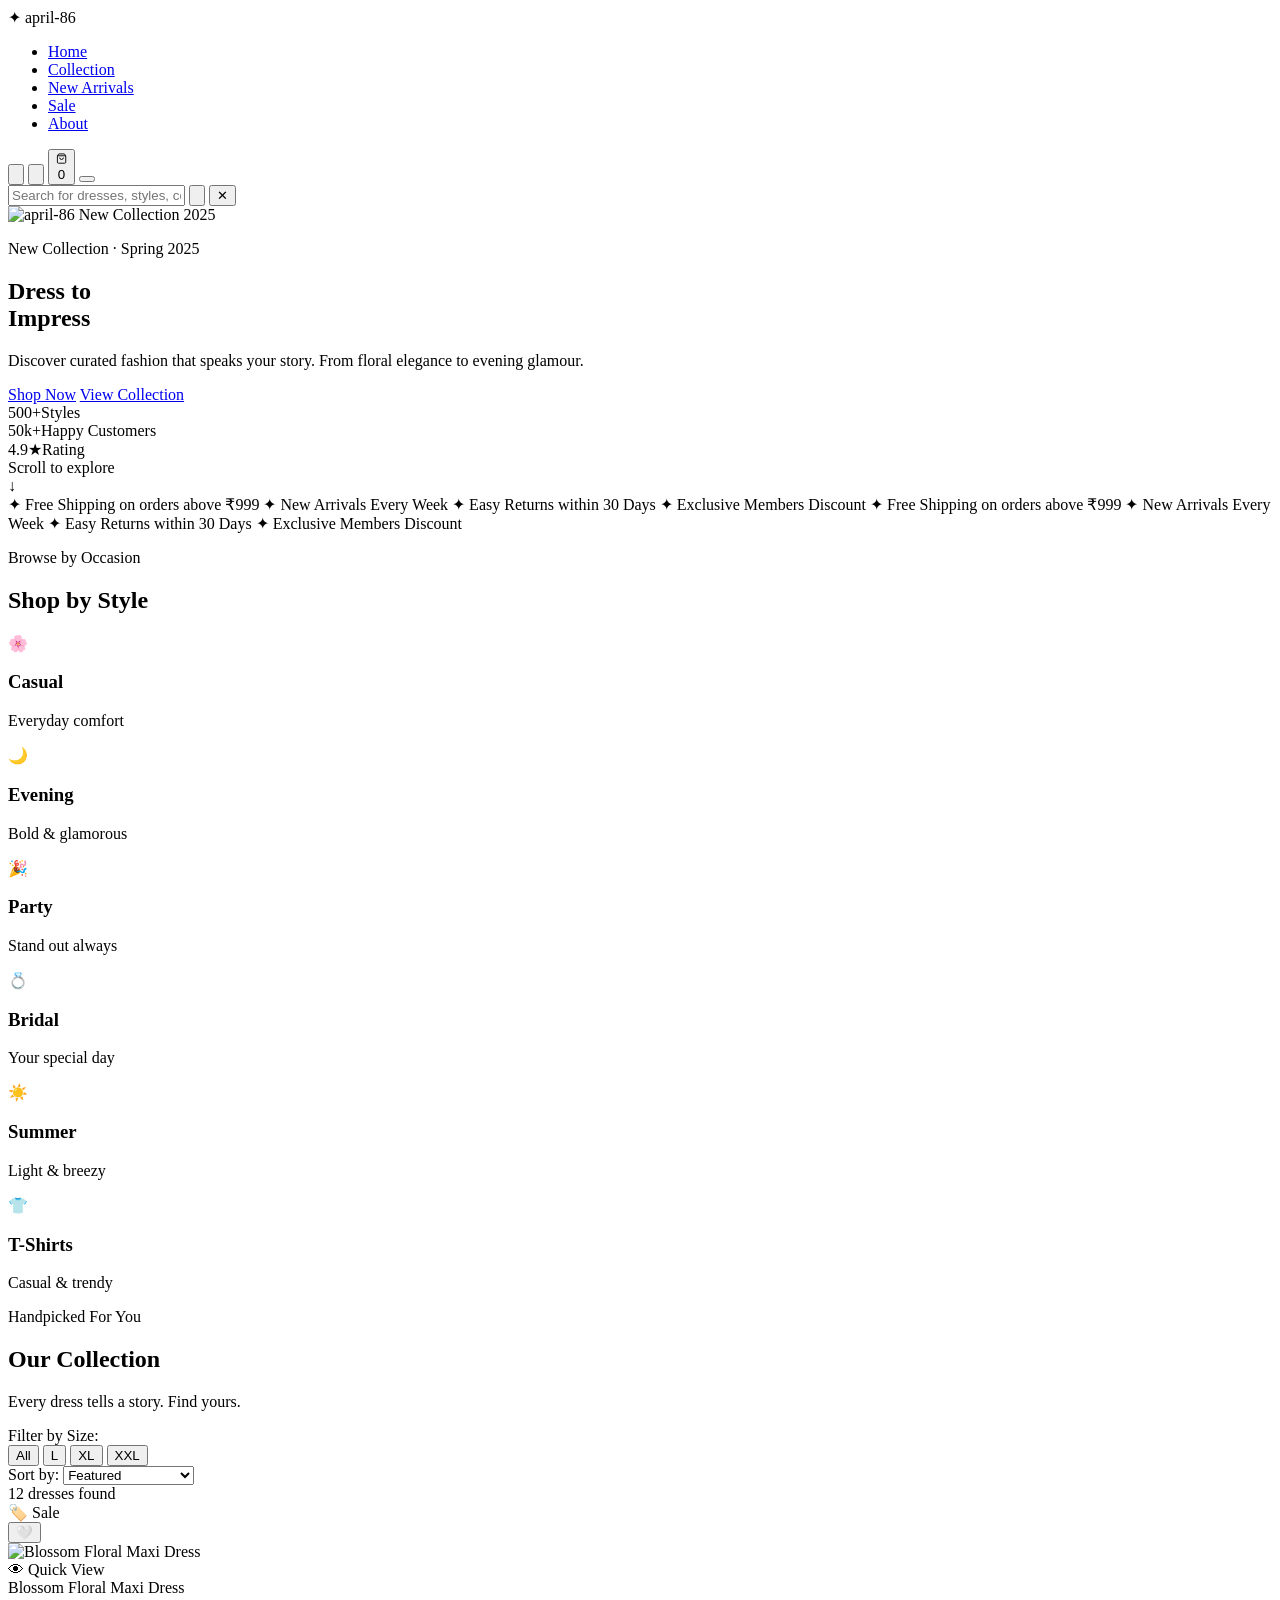
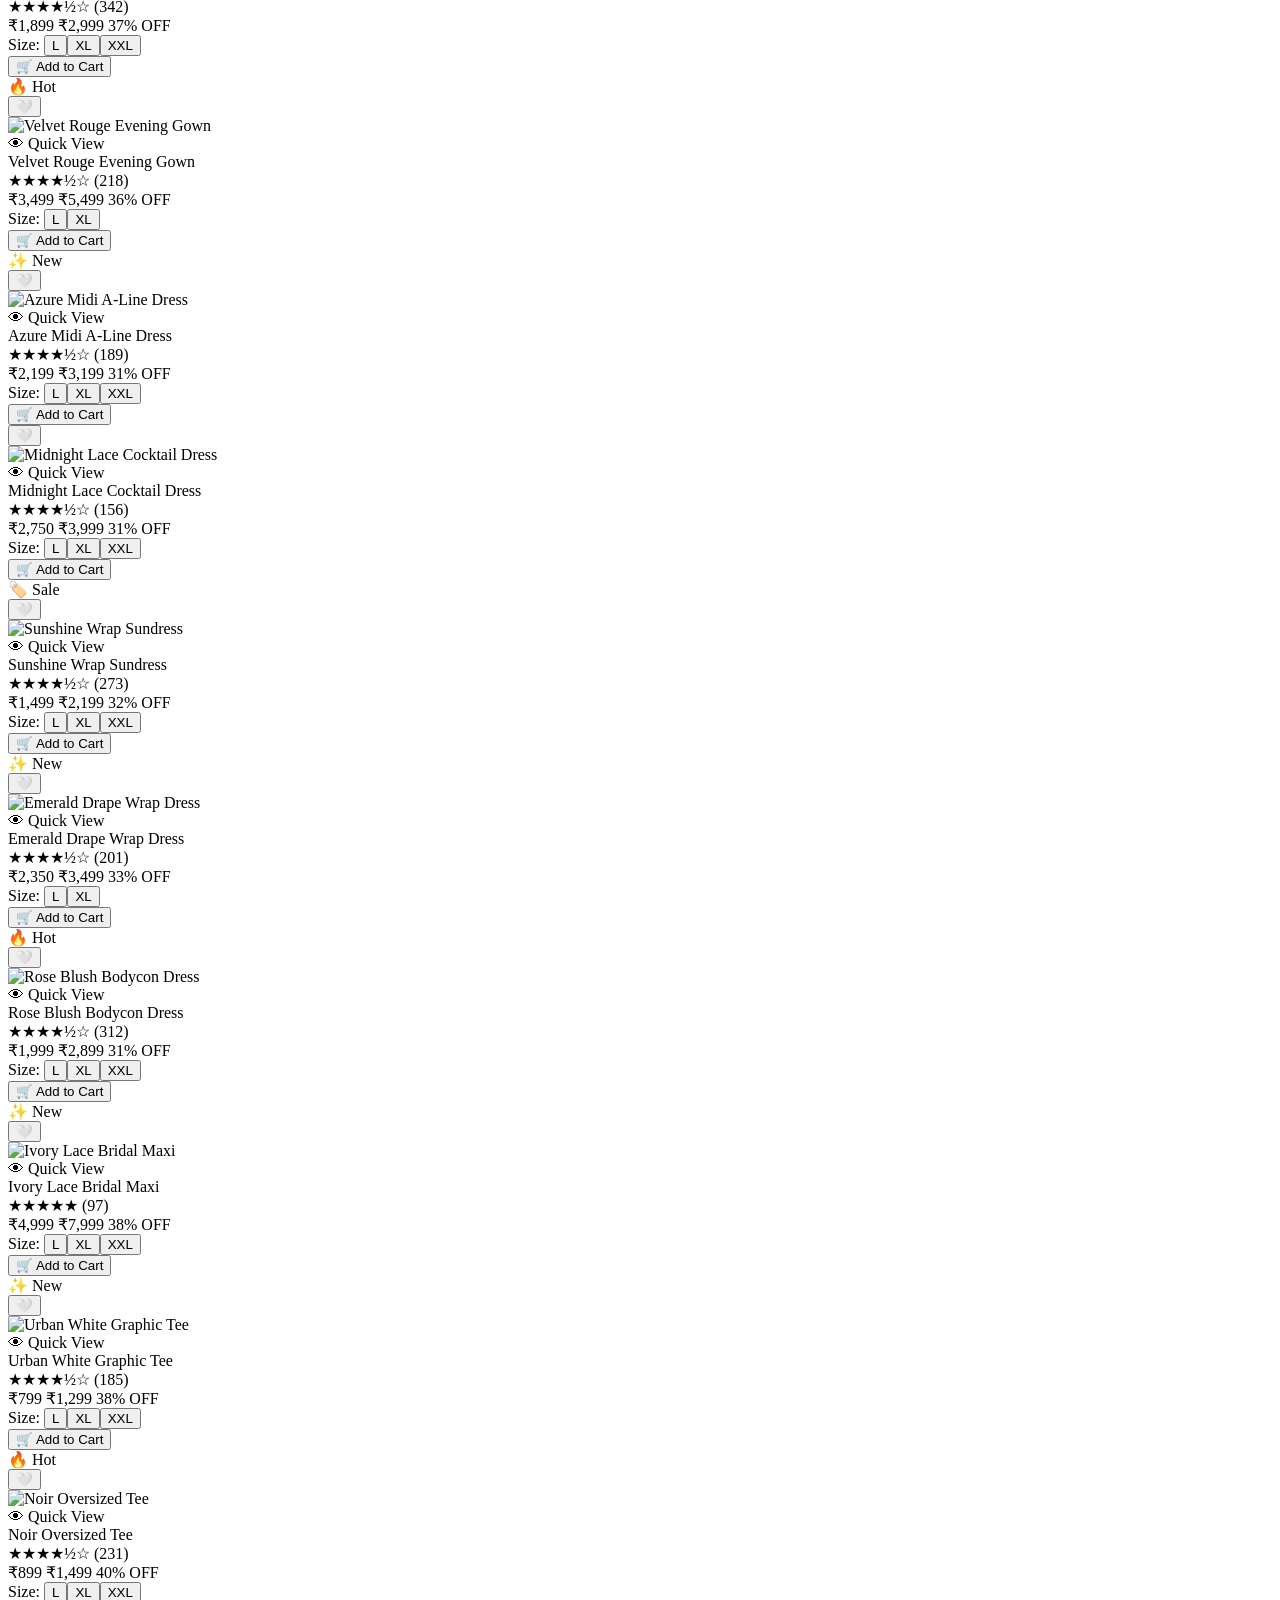
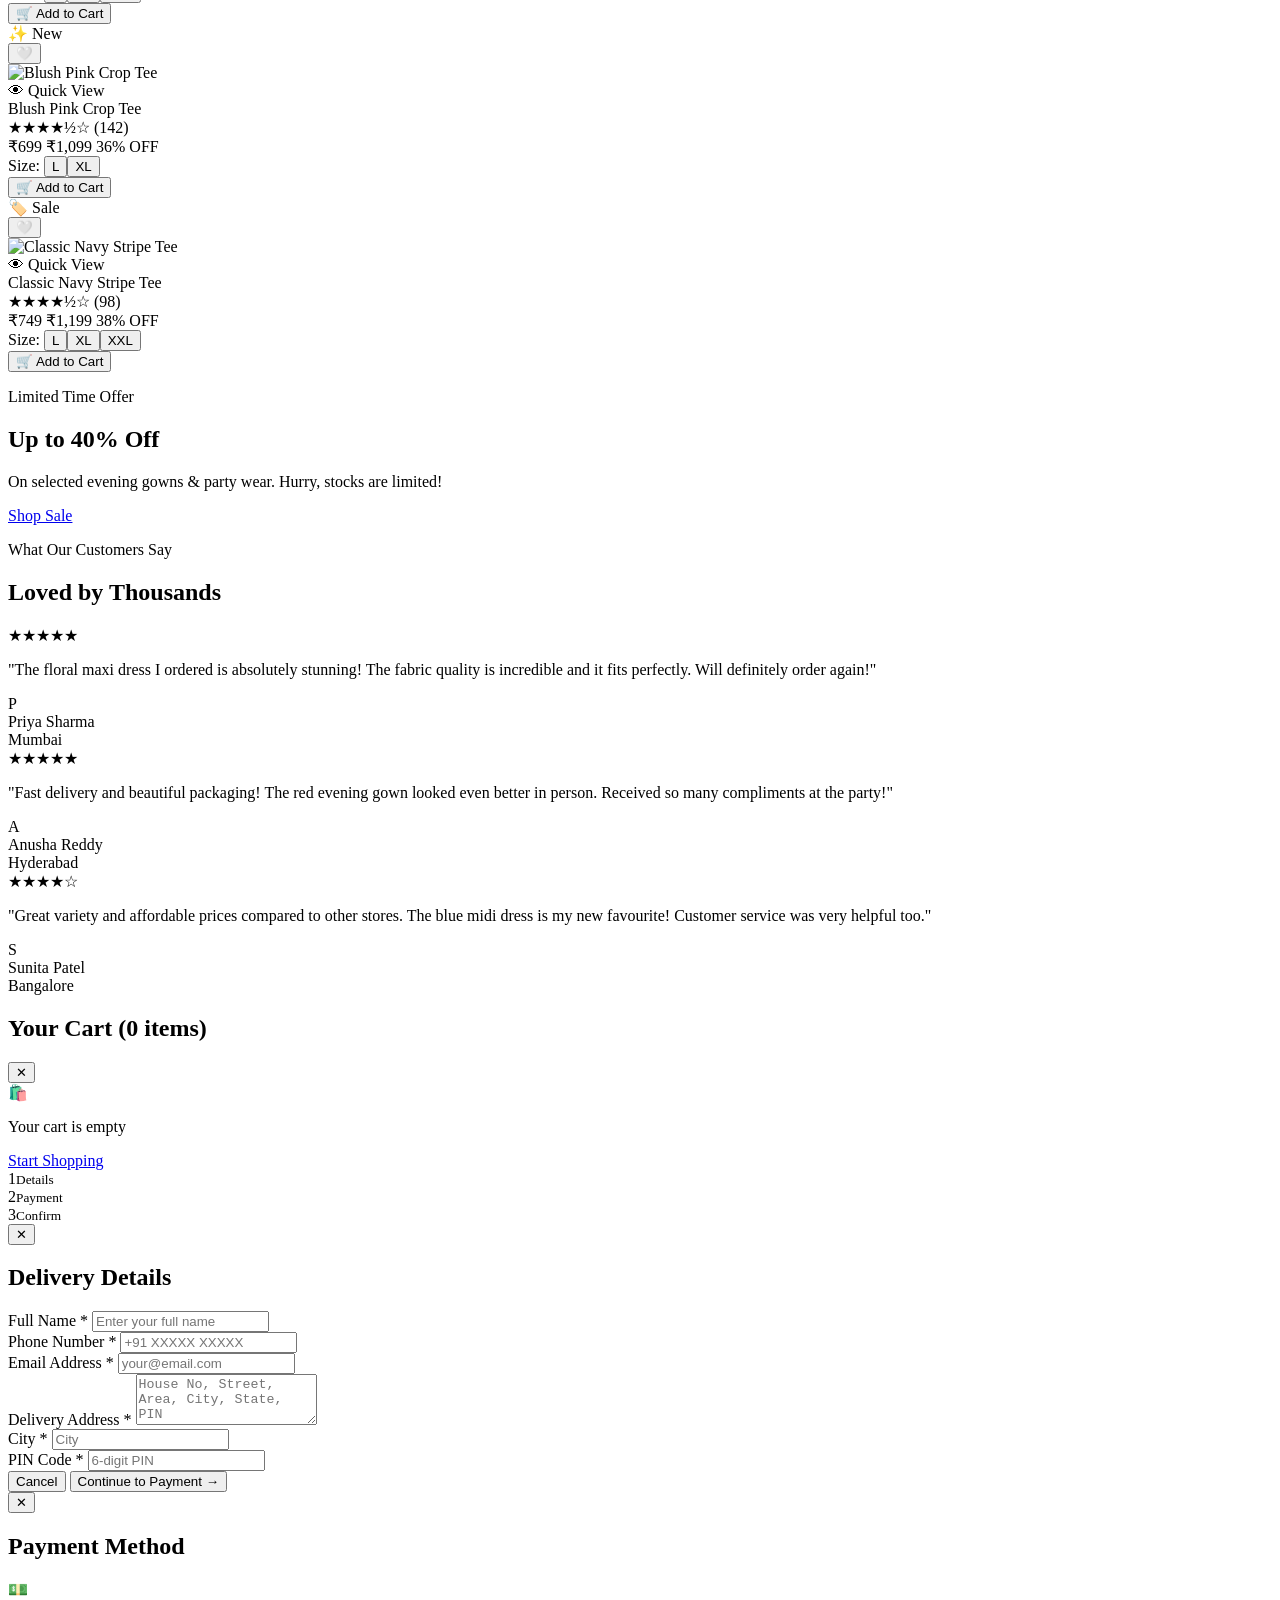
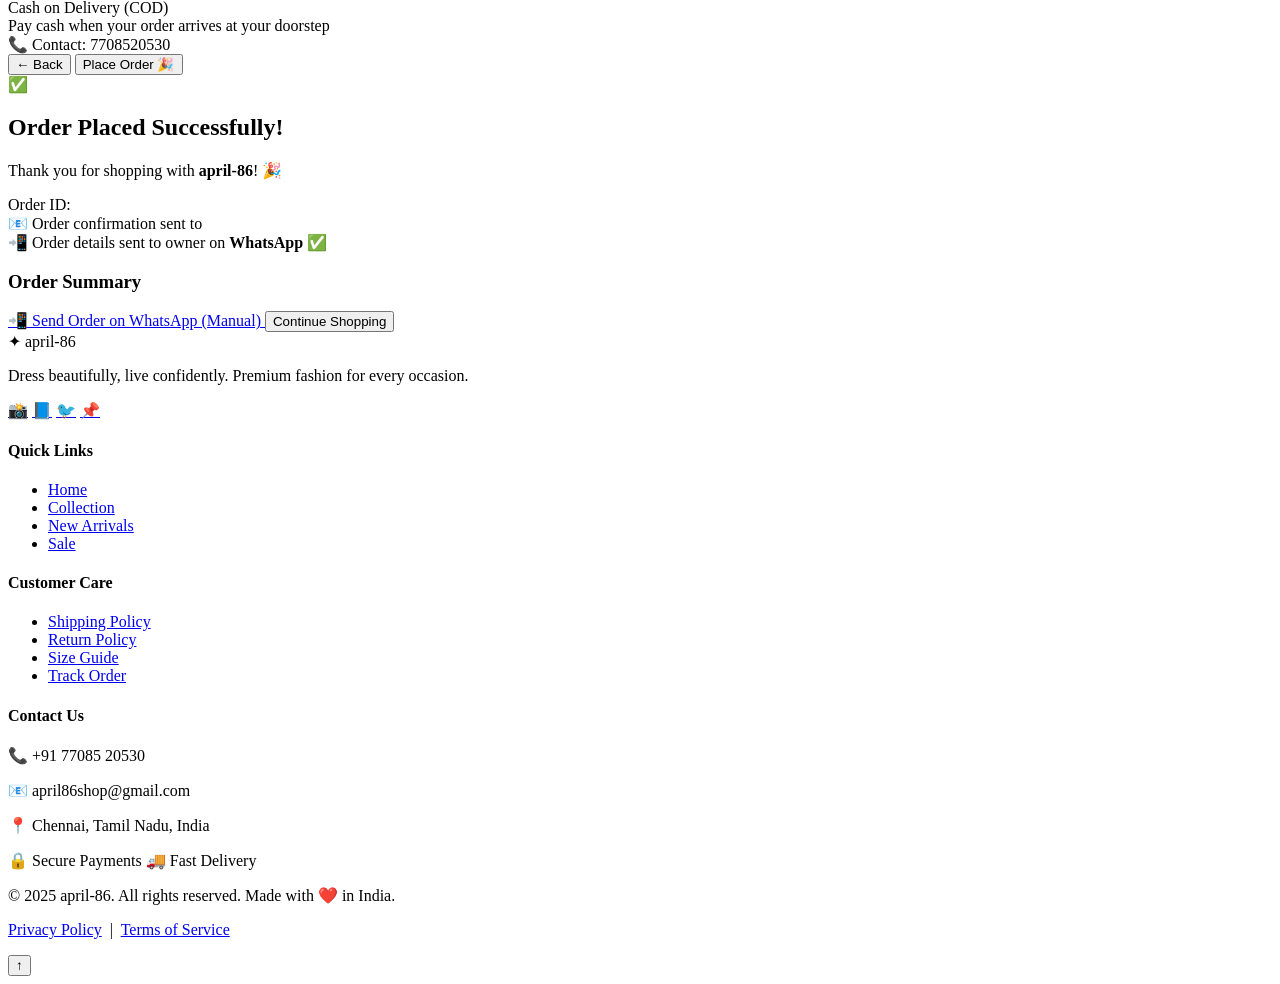
==== index.html @ 29a64cf8 "Update project files for faction-hup86" ====
<!DOCTYPE html>
<html lang="en">
<head>
  <meta charset="UTF-8" />
  <meta name="viewport" content="width=device-width, initial-scale=1.0" />
  <title>april-86 – Premium Dress Collection</title>
  <meta name="description" content="Shop the latest and most elegant dress collection at april-86. From floral summer dresses to stunning evening gowns, find your perfect style." />
  <link rel="preconnect" href="https://fonts.googleapis.com" />
  <link rel="preconnect" href="https://fonts.gstatic.com" crossorigin />
  <link href="https://fonts.googleapis.com/css2?family=Playfair+Display:wght@400;500;600;700&family=Inter:wght@300;400;500;600;700&display=swap" rel="stylesheet" />
  <link rel="stylesheet" href="style.css" />
</head>
<body>

  <!-- ==================== HEADER / NAVBAR ==================== -->
  <header class="header" id="header">
    <nav class="navbar">
      <!-- Logo -->
      <div class="logo">
        <span class="logo-icon">✦</span>
        <span class="logo-text">april-86</span>
      </div>

      <!-- Desktop Navigation Links -->
      <ul class="nav-links" id="navLinks">
        <li><a href="#home" class="nav-link active">Home</a></li>
        <li><a href="#products" class="nav-link">Collection</a></li>
        <li><a href="#" class="nav-link">New Arrivals</a></li>
        <li><a href="#" class="nav-link">Sale</a></li>
        <li><a href="#" class="nav-link">About</a></li>
      </ul>

      <!-- Right side icons -->
      <div class="nav-actions">
        <!-- Search Toggle -->
        <button class="icon-btn" id="searchToggle" aria-label="Search" title="Search">
          <svg viewBox="0 0 24 24" fill="none" stroke="currentColor" stroke-width="2"><circle cx="11" cy="11" r="8"/><path d="m21 21-4.3-4.3"/></svg>
        </button>
        <!-- Wishlist -->
        <button class="icon-btn" aria-label="Wishlist" title="Wishlist">
          <svg viewBox="0 0 24 24" fill="none" stroke="currentColor" stroke-width="2"><path d="M20.84 4.61a5.5 5.5 0 0 0-7.78 0L12 5.67l-1.06-1.06a5.5 5.5 0 0 0-7.78 7.78l1.06 1.06L12 21.23l7.78-7.78 1.06-1.06a5.5 5.5 0 0 0 0-7.78z"/></svg>
        </button>
        <!-- Cart -->
        <button class="icon-btn cart-btn" id="cartToggle" aria-label="Cart" title="Cart">
          <svg viewBox="0 0 24 24" fill="none" stroke="currentColor" stroke-width="2"><path d="M6 2 3 6v14a2 2 0 0 0 2 2h14a2 2 0 0 0 2-2V6l-3-4z"/><line x1="3" y1="6" x2="21" y2="6"/><path d="M16 10a4 4 0 0 1-8 0"/></svg>
          <span class="cart-badge" id="cartBadge">0</span>
        </button>
        <!-- Hamburger (Mobile) -->
        <button class="hamburger" id="hamburger" aria-label="Menu">
          <span></span><span></span><span></span>
        </button>
      </div>
    </nav>

    <!-- Search Bar (expandable) -->
    <div class="search-bar-wrapper" id="searchBarWrapper">
      <div class="search-bar-inner">
        <input type="text" id="searchInput" placeholder="Search for dresses, styles, colors..." class="search-input" />
        <button class="search-btn" id="searchBtn" aria-label="Search">
          <svg viewBox="0 0 24 24" fill="none" stroke="currentColor" stroke-width="2"><circle cx="11" cy="11" r="8"/><path d="m21 21-4.3-4.3"/></svg>
        </button>
        <button class="search-close" id="searchClose" aria-label="Close search">✕</button>
      </div>
    </div>
  </header>

  <!-- ==================== HERO SECTION ==================== -->
  <section class="hero" id="home">
    <div class="hero-bg">
      <img src="images/hero_banner.png" alt="april-86 New Collection 2025" class="hero-img" />
      <div class="hero-overlay"></div>
    </div>
    <div class="hero-content">
      <p class="hero-tag">New Collection · Spring 2025</p>
      <h1 class="hero-title">Dress to <br /><span class="hero-highlight">Impress</span></h1>
      <p class="hero-subtitle">Discover curated fashion that speaks your story. From floral elegance to evening glamour.</p>
      <div class="hero-cta">
        <a href="#products" class="btn btn-primary">Shop Now</a>
        <a href="#products" class="btn btn-outline">View Collection</a>
      </div>
      <div class="hero-stats">
        <div class="stat"><span class="stat-num">500+</span><span class="stat-label">Styles</span></div>
        <div class="stat-divider"></div>
        <div class="stat"><span class="stat-num">50k+</span><span class="stat-label">Happy Customers</span></div>
        <div class="stat-divider"></div>
        <div class="stat"><span class="stat-num">4.9★</span><span class="stat-label">Rating</span></div>
      </div>
    </div>
    <div class="hero-scroll-hint">
      <span>Scroll to explore</span>
      <div class="scroll-arrow">↓</div>
    </div>
  </section>

  <!-- ==================== PROMO RIBBON ==================== -->
  <div class="promo-ribbon">
    <div class="promo-track">
      <span>✦ Free Shipping on orders above ₹999</span>
      <span>✦ New Arrivals Every Week</span>
      <span>✦ Easy Returns within 30 Days</span>
      <span>✦ Exclusive Members Discount</span>
      <span>✦ Free Shipping on orders above ₹999</span>
      <span>✦ New Arrivals Every Week</span>
      <span>✦ Easy Returns within 30 Days</span>
      <span>✦ Exclusive Members Discount</span>
    </div>
  </div>

  <!-- ==================== FEATURED CATEGORIES ==================== -->
  <section class="categories-section">
    <div class="container">
      <div class="section-header">
        <p class="section-tag">Browse by Occasion</p>
        <h2 class="section-title">Shop by Style</h2>
      </div>
      <div class="categories-grid">
        <div class="category-card" data-filter="casual">
          <div class="cat-icon">🌸</div>
          <h3>Casual</h3>
          <p>Everyday comfort</p>
        </div>
        <div class="category-card" data-filter="evening">
          <div class="cat-icon">🌙</div>
          <h3>Evening</h3>
          <p>Bold & glamorous</p>
        </div>
        <div class="category-card" data-filter="party">
          <div class="cat-icon">🎉</div>
          <h3>Party</h3>
          <p>Stand out always</p>
        </div>
        <div class="category-card" data-filter="bridal">
          <div class="cat-icon">💍</div>
          <h3>Bridal</h3>
          <p>Your special day</p>
        </div>
        <div class="category-card" data-filter="summer">
          <div class="cat-icon">☀️</div>
          <h3>Summer</h3>
          <p>Light & breezy</p>
        </div>
        <div class="category-card" data-filter="tshirt">
          <div class="cat-icon">👕</div>
          <h3>T-Shirts</h3>
          <p>Casual & trendy</p>
        </div>
      </div>
    </div>
  </section>

  <!-- ==================== PRODUCTS SECTION ==================== -->
  <section class="products-section" id="products">
    <div class="container">
      <!-- Section Header -->
      <div class="section-header">
        <p class="section-tag">Handpicked For You</p>
        <h2 class="section-title">Our Collection</h2>
        <p class="section-desc">Every dress tells a story. Find yours.</p>
      </div>

      <!-- Filters & Sort -->
      <div class="filters-bar">
        <div class="filter-group">
          <label class="filter-label">Filter by Size:</label>
          <div class="size-filter-btns">
            <button class="size-filter-btn active" data-size="all" id="filter-all">All</button>
            <button class="size-filter-btn" data-size="L" id="filter-L">L</button>
            <button class="size-filter-btn" data-size="XL" id="filter-XL">XL</button>
            <button class="size-filter-btn" data-size="XXL" id="filter-XXL">XXL</button>
          </div>
        </div>
        <div class="filter-group">
          <label class="filter-label" for="sortSelect">Sort by:</label>
          <select class="sort-select" id="sortSelect">
            <option value="default">Featured</option>
            <option value="price-asc">Price: Low to High</option>
            <option value="price-desc">Price: High to Low</option>
            <option value="rating">Top Rated</option>
          </select>
        </div>
        <div class="results-count">
          <span id="resultsCount">8 dresses found</span>
        </div>
      </div>

      <!-- Product Grid -->
      <div class="products-grid" id="productsGrid">
        <!-- Products injected by JS -->
      </div>

      <!-- No results -->
      <div class="no-results" id="noResults" style="display:none;">
        <div class="no-results-icon">🔍</div>
        <h3>No dresses found</h3>
        <p>Try a different search term or clear the filters.</p>
        <button class="btn btn-primary" onclick="clearFilters()">Clear Filters</button>
      </div>
    </div>
  </section>

  <!-- ==================== BANNER / PROMO ==================== -->
  <section class="mid-banner">
    <div class="mid-banner-content">
      <p class="mid-banner-tag">Limited Time Offer</p>
      <h2 class="mid-banner-title">Up to 40% Off</h2>
      <p class="mid-banner-sub">On selected evening gowns & party wear. Hurry, stocks are limited!</p>
      <a href="#products" class="btn btn-light">Shop Sale</a>
    </div>
  </section>

  <!-- ==================== TESTIMONIALS ==================== -->
  <section class="testimonials-section">
    <div class="container">
      <div class="section-header">
        <p class="section-tag">What Our Customers Say</p>
        <h2 class="section-title">Loved by Thousands</h2>
      </div>
      <div class="testimonials-grid">
        <div class="testimonial-card">
          <div class="stars">★★★★★</div>
          <p class="testimonial-text">"The floral maxi dress I ordered is absolutely stunning! The fabric quality is incredible and it fits perfectly. Will definitely order again!"</p>
          <div class="testimonial-author">
            <div class="author-avatar">P</div>
            <div>
              <div class="author-name">Priya Sharma</div>
              <div class="author-loc">Mumbai</div>
            </div>
          </div>
        </div>
        <div class="testimonial-card">
          <div class="stars">★★★★★</div>
          <p class="testimonial-text">"Fast delivery and beautiful packaging! The red evening gown looked even better in person. Received so many compliments at the party!"</p>
          <div class="testimonial-author">
            <div class="author-avatar">A</div>
            <div>
              <div class="author-name">Anusha Reddy</div>
              <div class="author-loc">Hyderabad</div>
            </div>
          </div>
        </div>
        <div class="testimonial-card">
          <div class="stars">★★★★☆</div>
          <p class="testimonial-text">"Great variety and affordable prices compared to other stores. The blue midi dress is my new favourite! Customer service was very helpful too."</p>
          <div class="testimonial-author">
            <div class="author-avatar">S</div>
            <div>
              <div class="author-name">Sunita Patel</div>
              <div class="author-loc">Bangalore</div>
            </div>
          </div>
        </div>
      </div>
    </div>
  </section>

  <!-- ==================== CART SIDEBAR ==================== -->
  <div class="cart-overlay" id="cartOverlay"></div>
  <aside class="cart-sidebar" id="cartSidebar">
    <div class="cart-header">
      <h2>Your Cart <span class="cart-item-count" id="cartItemCount">(0 items)</span></h2>
      <button class="cart-close-btn" id="cartClose" aria-label="Close cart">✕</button>
    </div>
    <div class="cart-body" id="cartBody">
      <!-- Cart items injected by JS -->
      <div class="cart-empty" id="cartEmpty">
        <div class="cart-empty-icon">🛍️</div>
        <p>Your cart is empty</p>
        <a href="#products" class="btn btn-primary" id="startShoppingBtn">Start Shopping</a>
      </div>
    </div>
    <div class="cart-footer" id="cartFooter" style="display:none;">
      <div class="cart-subtotal">
        <span>Subtotal</span><span id="cartSubtotal">₹0</span>
      </div>
      <div class="cart-shipping">
        <span>Shipping</span><span id="cartShipping">FREE</span>
      </div>
      <div class="cart-total">
        <span>Total</span><span id="cartTotal">₹0</span>
      </div>
      <button class="btn btn-primary btn-full" id="checkoutBtn">Proceed to Checkout →</button>
      <button class="btn btn-ghost btn-full" id="clearCartBtn">Clear Cart</button>
    </div>
  </aside>

  <!-- ==================== CHECKOUT MODAL ==================== -->
  <div class="modal-overlay" id="checkoutOverlay">
    <div class="modal checkout-modal" id="checkoutModal">
      <!-- Step Indicator -->
      <div class="step-indicator">
        <div class="step active" id="step1-dot"><span>1</span><small>Details</small></div>
        <div class="step-line"></div>
        <div class="step" id="step2-dot"><span>2</span><small>Payment</small></div>
        <div class="step-line"></div>
        <div class="step" id="step3-dot"><span>3</span><small>Confirm</small></div>
      </div>

      <!-- STEP 1: Delivery Details -->
      <div class="modal-step active" id="checkoutStep1">
        <button class="modal-close" id="checkoutClose">✕</button>
        <h2 class="modal-title">Delivery Details</h2>
        <form class="checkout-form" id="checkoutForm" novalidate>
          <div class="form-group">
            <label for="custName">Full Name *</label>
            <input type="text" id="custName" placeholder="Enter your full name" required />
            <span class="form-error" id="nameError"></span>
          </div>
          <div class="form-group">
            <label for="custPhone">Phone Number *</label>
            <input type="tel" id="custPhone" placeholder="+91 XXXXX XXXXX" required />
            <span class="form-error" id="phoneError"></span>
          </div>
          <div class="form-group">
            <label for="custEmail">Email Address *</label>
            <input type="email" id="custEmail" placeholder="your@email.com" required />
            <span class="form-error" id="emailError"></span>
          </div>
          <div class="form-group">
            <label for="custAddress">Delivery Address *</label>
            <textarea id="custAddress" placeholder="House No, Street, Area, City, State, PIN" rows="3" required></textarea>
            <span class="form-error" id="addressError"></span>
          </div>
          <div class="form-row">
            <div class="form-group">
              <label for="custCity">City *</label>
              <input type="text" id="custCity" placeholder="City" required />
            </div>
            <div class="form-group">
              <label for="custPin">PIN Code *</label>
              <input type="text" id="custPin" placeholder="6-digit PIN" maxlength="6" required />
            </div>
          </div>
        </form>
        <div class="modal-actions">
          <button class="btn btn-outline" id="cancelCheckout">Cancel</button>
          <button class="btn btn-primary" id="goToPayment">Continue to Payment →</button>
        </div>
      </div>

      <!-- STEP 2: Payment -->
      <div class="modal-step" id="checkoutStep2">
        <button class="modal-close" id="paymentClose">✕</button>
        <h2 class="modal-title">Payment Method</h2>
        <div class="payment-options">
          <div class="payment-option selected" id="codOption">
            <div class="payment-radio"></div>
            <div class="payment-icon">💵</div>
            <div class="payment-info">
              <div class="payment-name">Cash on Delivery (COD)</div>
              <div class="payment-note">Pay cash when your order arrives at your doorstep</div>
              <div class="payment-num">📞 Contact: 7708520530</div>
            </div>
          </div>
        </div>
        <div class="order-summary-mini" id="orderSummaryMini">
          <!-- Injected by JS -->
        </div>
        <div class="modal-actions">
          <button class="btn btn-outline" id="backToDetails">← Back</button>
          <button class="btn btn-primary" id="placeOrderBtn">
            <span id="placeOrderText">Place Order 🎉</span>
          </button>
        </div>
      </div>

      <!-- STEP 3: Confirmation -->
      <div class="modal-step" id="checkoutStep3">
        <div class="confirmation-wrapper">
          <div class="confetti-container" id="confettiContainer"></div>
          <div class="success-icon">✅</div>
          <h2 class="confirm-title">Order Placed Successfully!</h2>
          <p class="confirm-sub">Thank you for shopping with <strong>april-86</strong>! 🎉</p>
          <div class="order-id-box">
            <span>Order ID:</span>
            <strong id="orderId"></strong>
          </div>
          <div class="confirm-details" id="confirmDetails">
            <!-- Injected by JS -->
          </div>
          <div class="email-notice">
            <span class="email-icon">📧</span>
            <span>Order confirmation sent to <strong id="confirmEmail"></strong></span>
          </div>
          <div class="whatsapp-notice" id="whatsappNotice">
            <span class="email-icon">📲</span>
            <span>Order details sent to owner on <strong>WhatsApp</strong> ✅</span>
          </div>
          <div class="summary-table-wrapper">
            <h3>Order Summary</h3>
            <table class="summary-table" id="summaryTable">
              <!-- Injected by JS -->
            </table>
          </div>
          <a class="btn btn-whatsapp btn-full" id="manualWhatsappBtn" href="#" target="_blank" rel="noopener">
            📲 Send Order on WhatsApp (Manual)
          </a>
          <button class="btn btn-primary btn-full" id="continueShopping">Continue Shopping</button>
        </div>
      </div>
    </div>
  </div>

  <!-- ==================== FOOTER ==================== -->
  <footer class="footer">
    <div class="container">
      <div class="footer-grid">
        <div class="footer-brand">
          <div class="logo">
            <span class="logo-icon">✦</span>
            <span class="logo-text">april-86</span>
          </div>
          <p class="footer-tagline">Dress beautifully, live confidently. Premium fashion for every occasion.</p>
          <div class="social-links">
            <a href="#" class="social-link" aria-label="Instagram">📸</a>
            <a href="#" class="social-link" aria-label="Facebook">📘</a>
            <a href="#" class="social-link" aria-label="Twitter">🐦</a>
            <a href="#" class="social-link" aria-label="Pinterest">📌</a>
          </div>
        </div>
        <div class="footer-links">
          <h4>Quick Links</h4>
          <ul>
            <li><a href="#home">Home</a></li>
            <li><a href="#products">Collection</a></li>
            <li><a href="#">New Arrivals</a></li>
            <li><a href="#">Sale</a></li>
          </ul>
        </div>
        <div class="footer-links">
          <h4>Customer Care</h4>
          <ul>
            <li><a href="#">Shipping Policy</a></li>
            <li><a href="#">Return Policy</a></li>
            <li><a href="#">Size Guide</a></li>
            <li><a href="#">Track Order</a></li>
          </ul>
        </div>
        <div class="footer-contact">
          <h4>Contact Us</h4>
          <p>📞 +91 77085 20530</p>
          <p>📧 april86shop@gmail.com</p>
          <p>📍 Chennai, Tamil Nadu, India</p>
          <div class="footer-badges">
            <span class="badge">🔒 Secure Payments</span>
            <span class="badge">🚚 Fast Delivery</span>
          </div>
        </div>
      </div>
      <div class="footer-bottom">
        <p>© 2025 april-86. All rights reserved. Made with ❤️ in India.</p>
        <p>
          <a href="#">Privacy Policy</a> &nbsp;|&nbsp;
          <a href="#">Terms of Service</a>
        </p>
      </div>
    </div>
  </footer>

  <!-- ==================== TOAST NOTIFICATION ==================== -->
  <div class="toast-container" id="toastContainer"></div>

  <!-- ==================== BACK TO TOP ==================== -->
  <button class="back-to-top" id="backToTop" aria-label="Back to top">↑</button>

  <!-- Scripts -->
  <script src="script.js"></script>
</body>
</html>
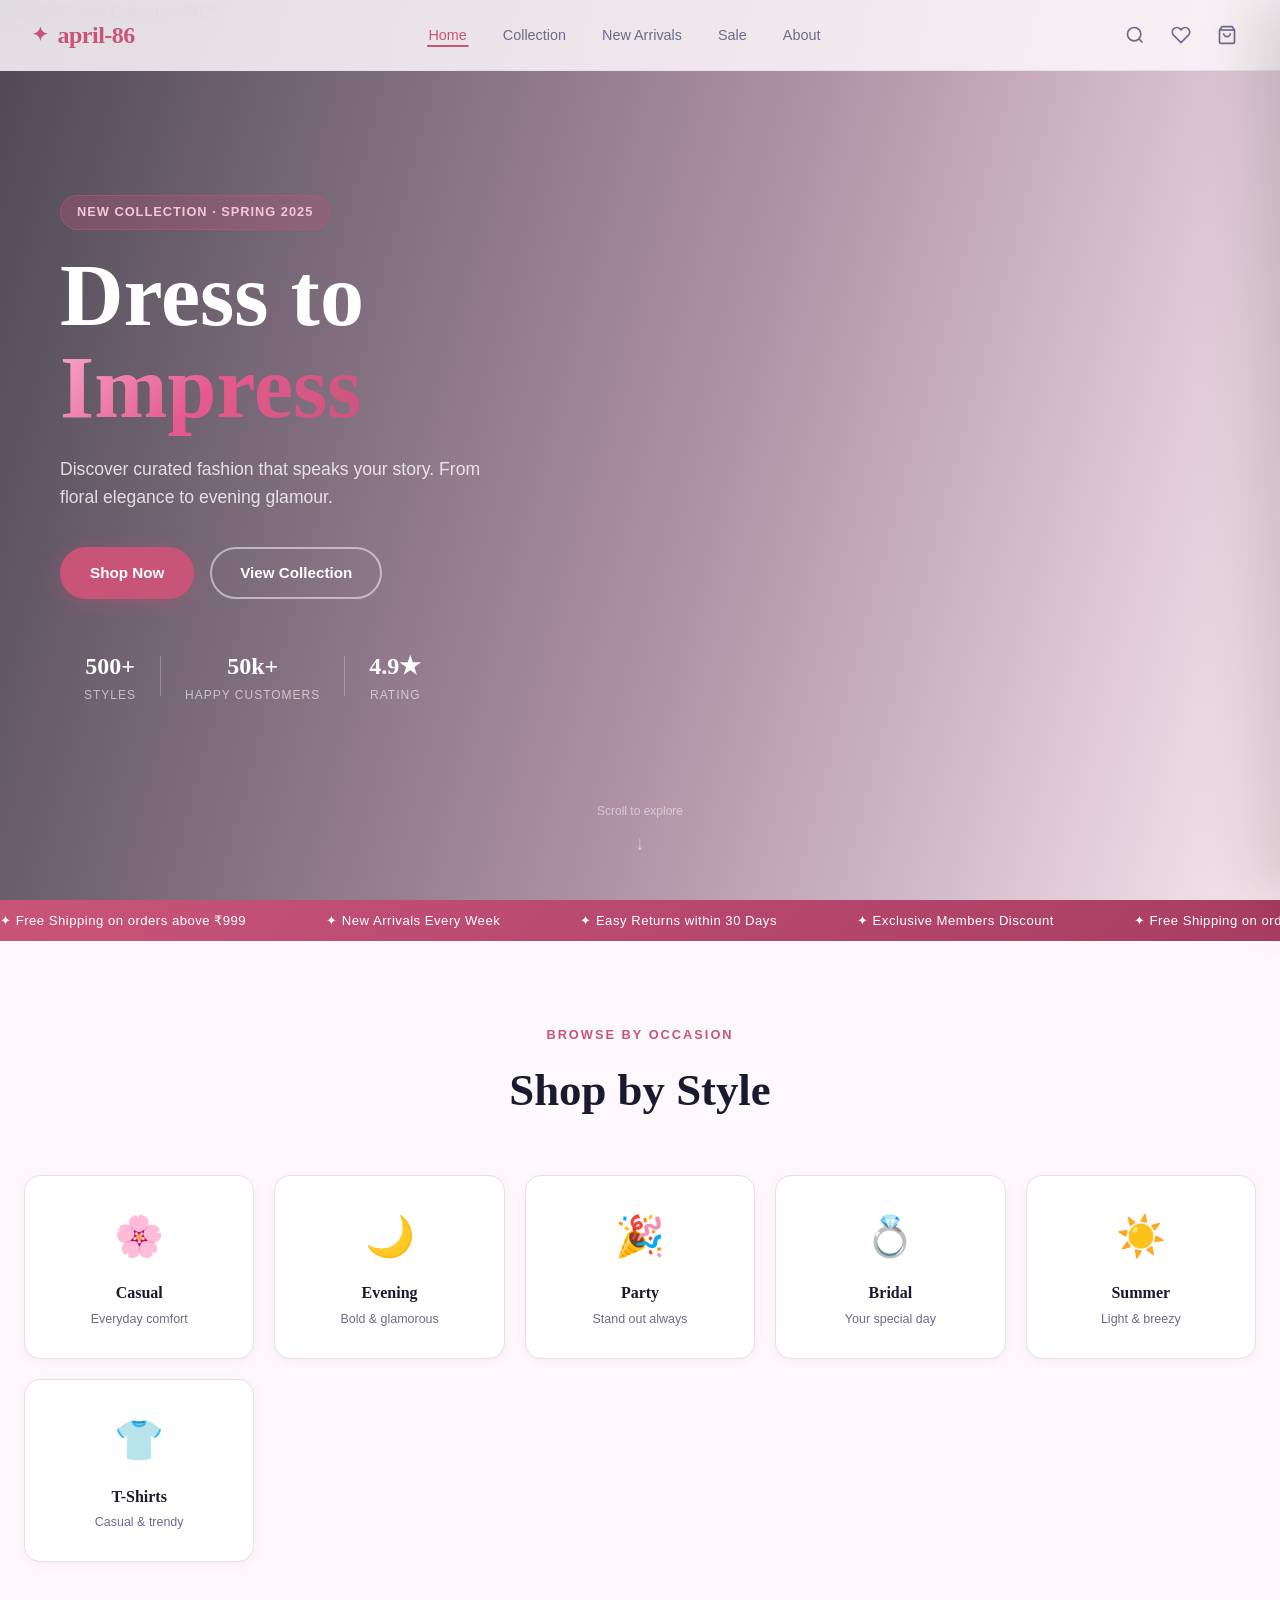
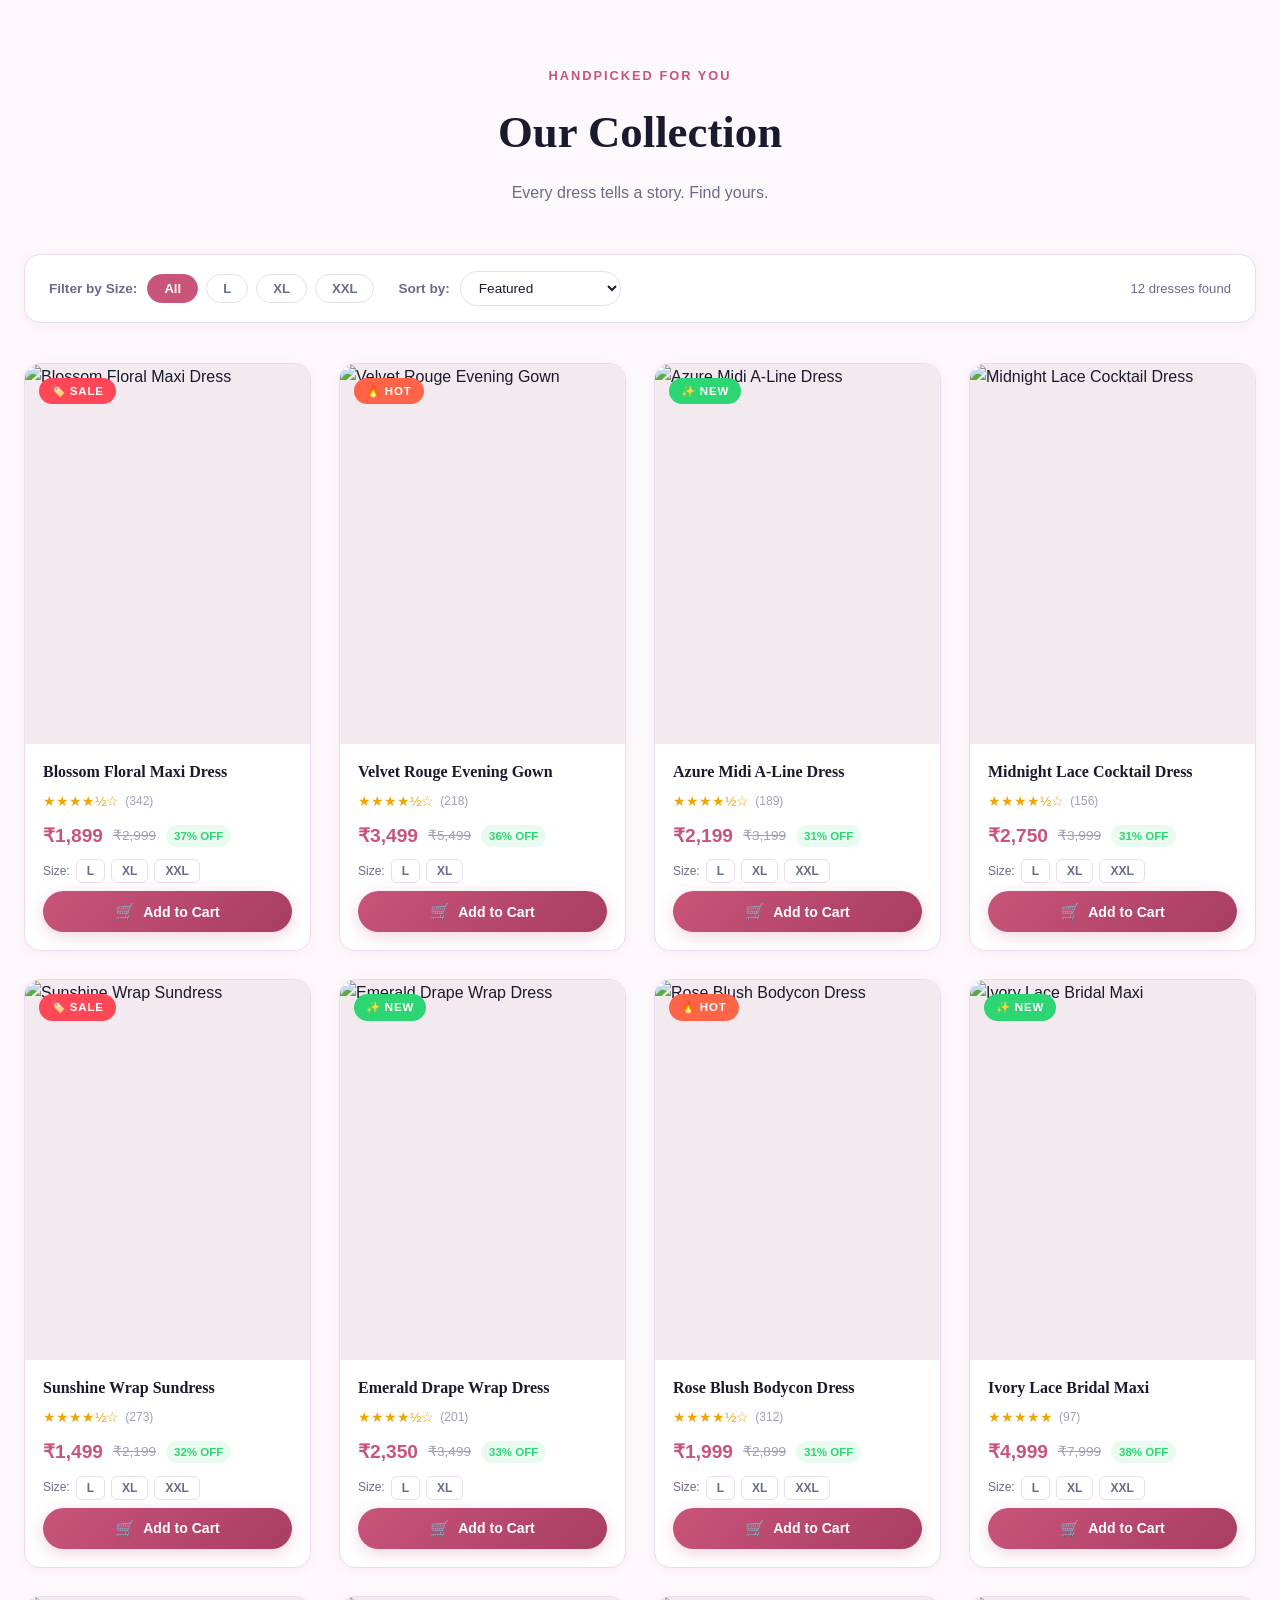
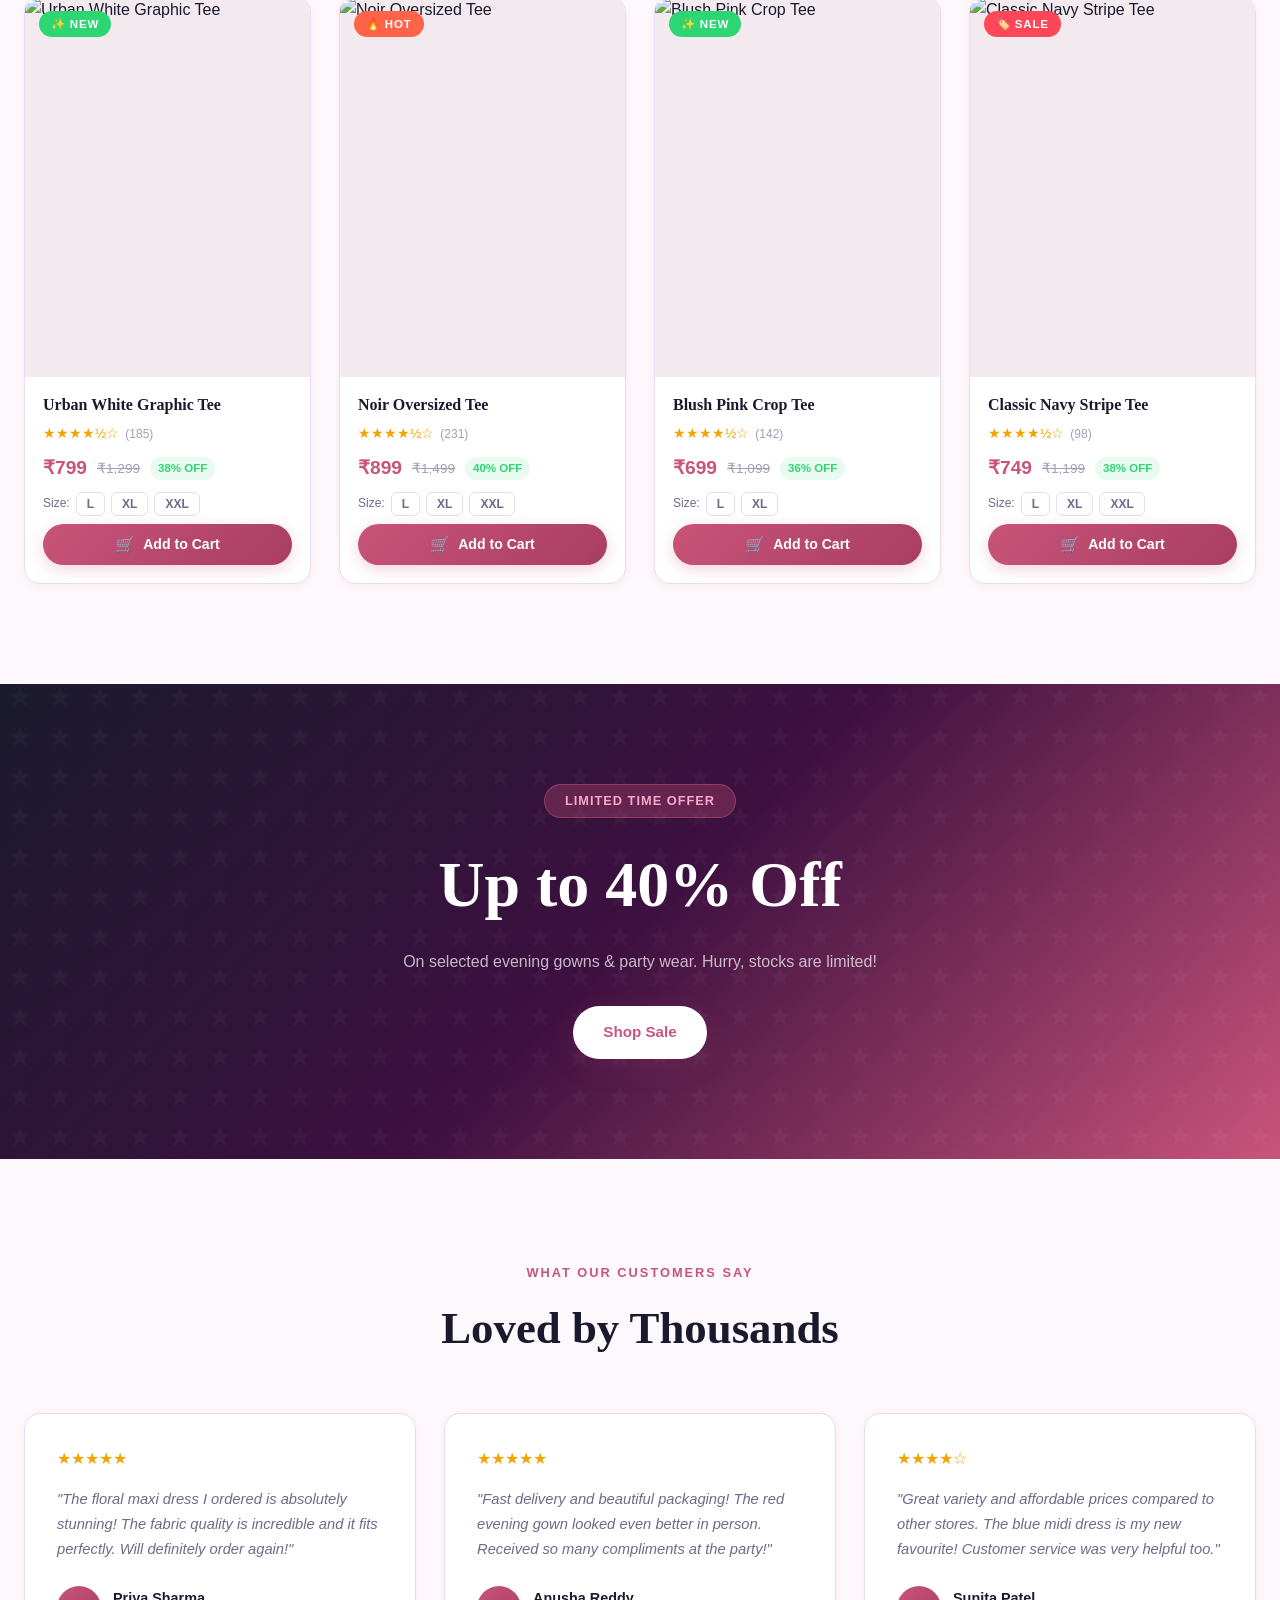
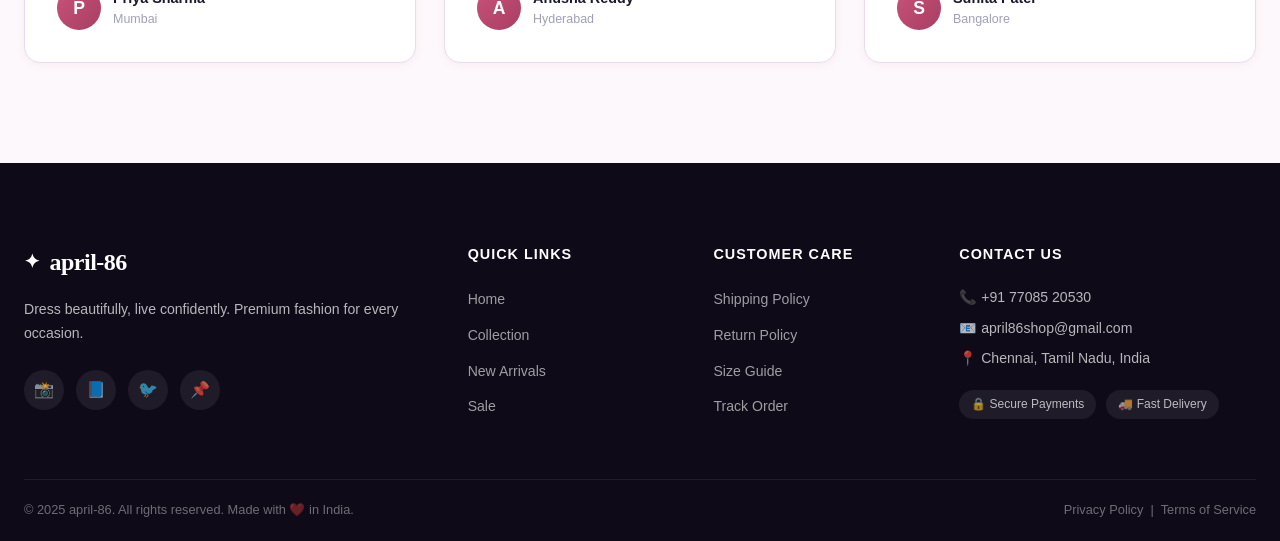
==== commit b114692c: "Fix confirmation screen notices and WhatsApp button" ====
--- a/index.html
+++ b/index.html
@@ -377,13 +377,13 @@
           <div class="confirm-details" id="confirmDetails">
             <!-- Injected by JS -->
           </div>
-          <div class="email-notice">
+          <div class="email-notice" id="emailNotice">
             <span class="email-icon">📧</span>
-            <span>Order confirmation sent to <strong id="confirmEmail"></strong></span>
+            <span>Order notification sent to <strong>priya4029657@gmail.com</strong> ✅</span>
           </div>
           <div class="whatsapp-notice" id="whatsappNotice">
-            <span class="email-icon">📲</span>
-            <span>Order details sent to owner on <strong>WhatsApp</strong> ✅</span>
+            <span class="email-icon">💵</span>
+            <span>Payment Method: <strong>Cash on Delivery (COD)</strong> • Contact: <strong>7708520530</strong></span>
           </div>
           <div class="summary-table-wrapper">
             <h3>Order Summary</h3>
@@ -391,8 +391,8 @@
               <!-- Injected by JS -->
             </table>
           </div>
-          <a class="btn btn-whatsapp btn-full" id="manualWhatsappBtn" href="#" target="_blank" rel="noopener">
-            📲 Send Order on WhatsApp (Manual)
+          <a class="btn btn-whatsapp btn-full" id="manualWhatsappBtn" href="https://wa.me/917708520530" target="_blank" rel="noopener">
+            💬 Chat with us on WhatsApp (7708520530)
           </a>
           <button class="btn btn-primary btn-full" id="continueShopping">Continue Shopping</button>
         </div>
--- a/style.css
+++ b/style.css
@@ -0,0 +1,1484 @@
+/* ============================================
+   ELEGANCE DRESS STORE — STYLE.CSS
+   ============================================ */
+
+/* --- CSS Variables / Design Tokens --- */
+:root {
+  --primary: #c9547a;
+  --primary-dark: #a83d62;
+  --primary-light: #f7d6e3;
+  --accent: #f0a500;
+  --accent-dark: #c88500;
+  --bg: #fdf8fb;
+  --bg-card: #ffffff;
+  --text: #1a1a2e;
+  --text-muted: #6b6b8a;
+  --text-light: #a0a0b8;
+  --border: #e8dced;
+  --shadow-sm: 0 2px 8px rgba(201, 84, 122, 0.08);
+  --shadow-md: 0 8px 30px rgba(201, 84, 122, 0.12);
+  --shadow-lg: 0 20px 60px rgba(201, 84, 122, 0.18);
+  --radius: 16px;
+  --radius-sm: 8px;
+  --radius-lg: 24px;
+  --transition: all 0.3s cubic-bezier(0.4, 0, 0.2, 1);
+  --font-heading: 'Playfair Display', serif;
+  --font-body: 'Inter', sans-serif;
+  --navbar-h: 70px;
+}
+
+/* --- Reset & Base --- */
+*, *::before, *::after { box-sizing: border-box; margin: 0; padding: 0; }
+
+html { scroll-behavior: smooth; font-size: 16px; }
+
+body {
+  font-family: var(--font-body);
+  background: var(--bg);
+  color: var(--text);
+  overflow-x: hidden;
+  line-height: 1.6;
+}
+
+a { text-decoration: none; color: inherit; }
+ul { list-style: none; }
+img { display: block; max-width: 100%; }
+button { cursor: pointer; border: none; background: none; font-family: inherit; }
+input, select, textarea { font-family: inherit; }
+
+.container {
+  max-width: 1280px;
+  margin: 0 auto;
+  padding: 0 24px;
+}
+
+/* ==================== HEADER ==================== */
+.header {
+  position: fixed;
+  top: 0; left: 0; right: 0;
+  z-index: 1000;
+  background: rgba(253, 248, 251, 0.85);
+  backdrop-filter: blur(20px);
+  -webkit-backdrop-filter: blur(20px);
+  border-bottom: 1px solid var(--border);
+  transition: var(--transition);
+}
+
+.header.scrolled {
+  background: rgba(253, 248, 251, 0.97);
+  box-shadow: var(--shadow-md);
+}
+
+.navbar {
+  display: flex;
+  align-items: center;
+  justify-content: space-between;
+  height: var(--navbar-h);
+  padding: 0 32px;
+  max-width: 1440px;
+  margin: 0 auto;
+}
+
+/* Logo */
+.logo {
+  display: flex;
+  align-items: center;
+  gap: 10px;
+  font-family: var(--font-heading);
+  font-size: 1.5rem;
+  font-weight: 700;
+  color: var(--primary);
+  letter-spacing: -0.5px;
+}
+.logo-icon {
+  font-size: 1.2rem;
+  animation: spin-slow 8s linear infinite;
+}
+@keyframes spin-slow { to { transform: rotate(360deg); } }
+
+/* Nav Links */
+.nav-links {
+  display: flex;
+  align-items: center;
+  gap: 4px;
+}
+.nav-link {
+  padding: 8px 16px;
+  border-radius: 50px;
+  font-size: 0.9rem;
+  font-weight: 500;
+  color: var(--text-muted);
+  transition: var(--transition);
+  position: relative;
+}
+.nav-link::after {
+  content: '';
+  position: absolute;
+  bottom: 4px; left: 50%;
+  transform: translateX(-50%);
+  width: 0; height: 2px;
+  background: var(--primary);
+  border-radius: 2px;
+  transition: var(--transition);
+}
+.nav-link:hover, .nav-link.active { color: var(--primary); }
+.nav-link:hover::after, .nav-link.active::after { width: 60%; }
+
+/* Nav Actions */
+.nav-actions {
+  display: flex;
+  align-items: center;
+  gap: 4px;
+}
+.icon-btn {
+  width: 42px; height: 42px;
+  border-radius: 50%;
+  display: flex; align-items: center; justify-content: center;
+  color: var(--text-muted);
+  transition: var(--transition);
+  position: relative;
+}
+.icon-btn svg { width: 20px; height: 20px; }
+.icon-btn:hover { background: var(--primary-light); color: var(--primary); }
+
+.cart-badge {
+  position: absolute;
+  top: 4px; right: 4px;
+  background: var(--primary);
+  color: white;
+  font-size: 0.65rem;
+  font-weight: 700;
+  width: 18px; height: 18px;
+  border-radius: 50%;
+  display: flex; align-items: center; justify-content: center;
+  opacity: 0;
+  transform: scale(0);
+  transition: var(--transition);
+}
+.cart-badge.visible {
+  opacity: 1;
+  transform: scale(1);
+}
+.cart-badge.bump {
+  animation: bump 0.4s cubic-bezier(0.28, 0.84, 0.42, 1);
+}
+@keyframes bump {
+  0% { transform: scale(1); }
+  40% { transform: scale(1.5); }
+  70% { transform: scale(0.9); }
+  100% { transform: scale(1); }
+}
+
+/* Hamburger */
+.hamburger {
+  display: none;
+  flex-direction: column;
+  gap: 5px;
+  padding: 8px;
+  border-radius: 8px;
+  transition: var(--transition);
+}
+.hamburger span {
+  display: block;
+  width: 22px; height: 2px;
+  background: var(--text);
+  border-radius: 2px;
+  transition: var(--transition);
+}
+.hamburger.open span:nth-child(1) { transform: translateY(7px) rotate(45deg); }
+.hamburger.open span:nth-child(2) { opacity: 0; }
+.hamburger.open span:nth-child(3) { transform: translateY(-7px) rotate(-45deg); }
+
+/* Search Bar */
+.search-bar-wrapper {
+  background: var(--primary-light);
+  max-height: 0;
+  overflow: hidden;
+  transition: max-height 0.4s cubic-bezier(0.4, 0, 0.2, 1), padding 0.3s;
+}
+.search-bar-wrapper.open {
+  max-height: 80px;
+  padding: 12px 32px;
+}
+.search-bar-inner {
+  display: flex;
+  align-items: center;
+  gap: 12px;
+  max-width: 700px;
+  margin: 0 auto;
+}
+.search-input {
+  flex: 1;
+  padding: 10px 18px;
+  border: 2px solid var(--border);
+  border-radius: 50px;
+  font-size: 0.95rem;
+  background: white;
+  transition: var(--transition);
+}
+.search-input:focus { outline: none; border-color: var(--primary); }
+.search-btn {
+  padding: 10px 20px;
+  background: var(--primary);
+  color: white;
+  border-radius: 50px;
+  display: flex; align-items: center; gap: 8px;
+  font-weight: 600;
+  transition: var(--transition);
+}
+.search-btn svg { width: 16px; height: 16px; }
+.search-btn:hover { background: var(--primary-dark); transform: translateY(-1px); }
+.search-close {
+  width: 36px; height: 36px;
+  border-radius: 50%;
+  background: white;
+  color: var(--text-muted);
+  font-size: 1rem;
+  display: flex; align-items: center; justify-content: center;
+  transition: var(--transition);
+  flex-shrink: 0;
+}
+.search-close:hover { background: var(--primary); color: white; }
+
+/* ==================== HERO ==================== */
+.hero {
+  position: relative;
+  height: 100vh;
+  min-height: 600px;
+  display: flex;
+  align-items: center;
+  overflow: hidden;
+}
+.hero-bg {
+  position: absolute;
+  inset: 0;
+  z-index: 0;
+}
+.hero-img {
+  width: 100%; height: 100%;
+  object-fit: cover;
+  object-position: center top;
+}
+.hero-overlay {
+  position: absolute;
+  inset: 0;
+  background: linear-gradient(
+    105deg,
+    rgba(10, 5, 20, 0.72) 0%,
+    rgba(80, 20, 60, 0.45) 55%,
+    rgba(201, 84, 122, 0.1) 100%
+  );
+}
+.hero-content {
+  position: relative;
+  z-index: 1;
+  padding: 0 60px;
+  max-width: 650px;
+  animation: fadeInLeft 0.9s ease;
+}
+@keyframes fadeInLeft {
+  from { opacity: 0; transform: translateX(-40px); }
+  to { opacity: 1; transform: translateX(0); }
+}
+.hero-tag {
+  display: inline-block;
+  background: rgba(201, 84, 122, 0.25);
+  border: 1px solid rgba(201, 84, 122, 0.5);
+  color: #f7c5d5;
+  padding: 6px 16px;
+  border-radius: 50px;
+  font-size: 0.8rem;
+  font-weight: 600;
+  letter-spacing: 1px;
+  text-transform: uppercase;
+  margin-bottom: 20px;
+  backdrop-filter: blur(8px);
+}
+.hero-title {
+  font-family: var(--font-heading);
+  font-size: clamp(3rem, 7vw, 5.5rem);
+  line-height: 1.05;
+  color: white;
+  margin-bottom: 20px;
+  font-weight: 700;
+}
+.hero-highlight {
+  background: linear-gradient(135deg, #f9a8c9, #e55b8c, #c9547a);
+  -webkit-background-clip: text;
+  -webkit-text-fill-color: transparent;
+  background-clip: text;
+}
+.hero-subtitle {
+  color: rgba(255,255,255,0.8);
+  font-size: 1.1rem;
+  font-weight: 300;
+  margin-bottom: 36px;
+  max-width: 440px;
+}
+.hero-cta {
+  display: flex;
+  gap: 16px;
+  flex-wrap: wrap;
+  margin-bottom: 48px;
+}
+.hero-stats {
+  display: flex;
+  align-items: center;
+  gap: 0;
+}
+.stat { text-align: center; padding: 0 24px; }
+.stat-num {
+  display: block;
+  font-size: 1.5rem;
+  font-weight: 700;
+  color: white;
+  font-family: var(--font-heading);
+}
+.stat-label {
+  display: block;
+  font-size: 0.75rem;
+  color: rgba(255,255,255,0.6);
+  text-transform: uppercase;
+  letter-spacing: 1px;
+}
+.stat-divider {
+  width: 1px; height: 40px;
+  background: rgba(255,255,255,0.25);
+}
+.hero-scroll-hint {
+  position: absolute;
+  bottom: 40px; left: 50%;
+  transform: translateX(-50%);
+  text-align: center;
+  color: rgba(255,255,255,0.5);
+  font-size: 0.75rem;
+  z-index: 1;
+  display: flex;
+  flex-direction: column;
+  align-items: center;
+  gap: 8px;
+  animation: fadeIn 1.5s ease 1s both;
+}
+@keyframes fadeIn { from { opacity: 0; } to { opacity: 1; } }
+.scroll-arrow {
+  animation: bounce 2s ease infinite;
+  font-size: 1.2rem;
+}
+@keyframes bounce {
+  0%, 100% { transform: translateY(0); }
+  50% { transform: translateY(8px); }
+}
+
+/* ==================== BUTTONS ==================== */
+.btn {
+  display: inline-flex;
+  align-items: center;
+  justify-content: center;
+  gap: 8px;
+  padding: 12px 28px;
+  border-radius: 50px;
+  font-size: 0.95rem;
+  font-weight: 600;
+  transition: var(--transition);
+  cursor: pointer;
+  border: 2px solid transparent;
+  white-space: nowrap;
+}
+.btn-primary {
+  background: var(--primary);
+  color: white;
+  box-shadow: 0 4px 20px rgba(201,84,122,0.35);
+}
+.btn-primary:hover {
+  background: var(--primary-dark);
+  transform: translateY(-2px);
+  box-shadow: 0 8px 30px rgba(201,84,122,0.45);
+}
+.btn-outline {
+  background: transparent;
+  color: white;
+  border-color: rgba(255,255,255,0.5);
+}
+.btn-outline:hover {
+  background: rgba(255,255,255,0.1);
+  border-color: white;
+}
+.btn-light {
+  background: white;
+  color: var(--primary);
+  box-shadow: var(--shadow-md);
+}
+.btn-light:hover { background: var(--primary-light); transform: translateY(-2px); }
+.btn-ghost {
+  background: transparent;
+  color: var(--text-muted);
+  border-color: var(--border);
+}
+.btn-ghost:hover { border-color: var(--primary); color: var(--primary); }
+.btn-full { width: 100%; }
+
+/* ==================== PROMO RIBBON ==================== */
+.promo-ribbon {
+  background: linear-gradient(135deg, var(--primary), var(--primary-dark));
+  color: white;
+  padding: 10px 0;
+  overflow: hidden;
+  font-size: 0.82rem;
+  font-weight: 500;
+  letter-spacing: 0.5px;
+}
+.promo-track {
+  display: flex;
+  gap: 80px;
+  white-space: nowrap;
+  animation: scrollLeft 30s linear infinite;
+}
+@keyframes scrollLeft {
+  from { transform: translateX(0); }
+  to { transform: translateX(-50%); }
+}
+
+/* ==================== SECTION COMMON ==================== */
+.section-header {
+  text-align: center;
+  margin-bottom: 48px;
+}
+.section-tag {
+  display: inline-block;
+  color: var(--primary);
+  font-size: 0.8rem;
+  font-weight: 700;
+  text-transform: uppercase;
+  letter-spacing: 2px;
+  margin-bottom: 10px;
+}
+.section-title {
+  font-family: var(--font-heading);
+  font-size: clamp(2rem, 4vw, 2.8rem);
+  color: var(--text);
+  margin-bottom: 12px;
+}
+.section-desc {
+  color: var(--text-muted);
+  font-size: 1rem;
+}
+
+/* ==================== CATEGORIES ==================== */
+.categories-section {
+  padding: 80px 0 40px;
+}
+.categories-grid {
+  display: grid;
+  grid-template-columns: repeat(5, 1fr);
+  gap: 20px;
+}
+.category-card {
+  background: var(--bg-card);
+  border: 1px solid var(--border);
+  border-radius: var(--radius);
+  padding: 28px 20px;
+  text-align: center;
+  cursor: pointer;
+  transition: var(--transition);
+  box-shadow: var(--shadow-sm);
+}
+.category-card:hover {
+  border-color: var(--primary);
+  transform: translateY(-4px);
+  box-shadow: var(--shadow-md);
+  background: var(--primary-light);
+}
+.category-card.active-cat {
+  border-color: var(--primary);
+  background: var(--primary);
+  color: white;
+}
+.category-card.active-cat .cat-icon { filter: grayscale(0); }
+.cat-icon {
+  font-size: 2.5rem;
+  margin-bottom: 12px;
+  display: block;
+}
+.category-card h3 {
+  font-family: var(--font-heading);
+  font-size: 1rem;
+  margin-bottom: 4px;
+  font-weight: 600;
+}
+.category-card p { font-size: 0.78rem; color: var(--text-muted); }
+.category-card.active-cat p { color: rgba(255,255,255,0.8); }
+
+/* ==================== FILTERS BAR ==================== */
+.products-section { padding: 60px 0 100px; }
+.filters-bar {
+  display: flex;
+  align-items: center;
+  gap: 24px;
+  flex-wrap: wrap;
+  margin-bottom: 40px;
+  background: var(--bg-card);
+  border: 1px solid var(--border);
+  border-radius: var(--radius);
+  padding: 16px 24px;
+  box-shadow: var(--shadow-sm);
+}
+.filter-label {
+  font-size: 0.85rem;
+  font-weight: 600;
+  color: var(--text-muted);
+  white-space: nowrap;
+}
+.filter-group {
+  display: flex;
+  align-items: center;
+  gap: 10px;
+}
+.size-filter-btns { display: flex; gap: 8px; }
+.size-filter-btn {
+  padding: 6px 16px;
+  border-radius: 50px;
+  font-size: 0.82rem;
+  font-weight: 600;
+  border: 1.5px solid var(--border);
+  color: var(--text-muted);
+  background: white;
+  transition: var(--transition);
+}
+.size-filter-btn:hover { border-color: var(--primary); color: var(--primary); }
+.size-filter-btn.active {
+  background: var(--primary);
+  border-color: var(--primary);
+  color: white;
+}
+.sort-select {
+  padding: 8px 14px;
+  border: 1.5px solid var(--border);
+  border-radius: 50px;
+  font-size: 0.85rem;
+  color: var(--text);
+  background: white;
+  cursor: pointer;
+  transition: var(--transition);
+}
+.sort-select:focus { outline: none; border-color: var(--primary); }
+.results-count {
+  margin-left: auto;
+  font-size: 0.82rem;
+  color: var(--text-muted);
+  white-space: nowrap;
+}
+
+/* ==================== PRODUCT GRID ==================== */
+.products-grid {
+  display: grid;
+  grid-template-columns: repeat(4, 1fr);
+  gap: 28px;
+}
+
+/* Product Card */
+.product-card {
+  background: var(--bg-card);
+  border-radius: var(--radius);
+  overflow: hidden;
+  box-shadow: var(--shadow-sm);
+  border: 1px solid var(--border);
+  transition: var(--transition);
+  position: relative;
+  display: flex;
+  flex-direction: column;
+  animation: fadeInUp 0.5s ease both;
+}
+@keyframes fadeInUp {
+  from { opacity: 0; transform: translateY(20px); }
+  to { opacity: 1; transform: translateY(0); }
+}
+.product-card:hover {
+  transform: translateY(-8px);
+  box-shadow: var(--shadow-lg);
+  border-color: var(--primary-light);
+}
+
+/* Product Badge */
+.product-badge {
+  position: absolute;
+  top: 14px; left: 14px;
+  padding: 4px 12px;
+  border-radius: 50px;
+  font-size: 0.72rem;
+  font-weight: 700;
+  text-transform: uppercase;
+  letter-spacing: 0.8px;
+  z-index: 2;
+}
+.badge-sale { background: #ff4757; color: white; }
+.badge-new { background: #2ed573; color: white; }
+.badge-hot { background: #ff6348; color: white; }
+
+/* Wishlist on Card */
+.card-wishlist {
+  position: absolute;
+  top: 14px; right: 14px;
+  width: 36px; height: 36px;
+  border-radius: 50%;
+  background: white;
+  box-shadow: 0 2px 8px rgba(0,0,0,0.1);
+  display: flex; align-items: center; justify-content: center;
+  font-size: 1.1rem;
+  transition: var(--transition);
+  z-index: 2;
+  opacity: 0;
+}
+.product-card:hover .card-wishlist { opacity: 1; }
+.card-wishlist:hover { background: var(--primary-light); transform: scale(1.15); }
+.card-wishlist.active { opacity: 1; color: var(--primary); }
+
+/* Product Image */
+.product-img-wrapper {
+  position: relative;
+  overflow: hidden;
+  aspect-ratio: 3/4;
+  background: #f3eaf0;
+}
+.product-img {
+  width: 100%; height: 100%;
+  object-fit: cover;
+  transition: transform 0.6s cubic-bezier(0.4, 0, 0.2, 1);
+}
+.product-card:hover .product-img { transform: scale(1.08); }
+
+/* Quick View Button */
+.quick-view-btn {
+  position: absolute;
+  bottom: 0; left: 0; right: 0;
+  background: rgba(26, 26, 46, 0.82);
+  color: white;
+  padding: 12px;
+  text-align: center;
+  font-size: 0.82rem;
+  font-weight: 600;
+  letter-spacing: 1px;
+  transform: translateY(100%);
+  transition: var(--transition);
+  backdrop-filter: blur(4px);
+}
+.product-card:hover .quick-view-btn { transform: translateY(0); }
+
+/* Product Info */
+.product-info { padding: 18px; flex: 1; display: flex; flex-direction: column; gap: 8px; }
+.product-name {
+  font-family: var(--font-heading);
+  font-size: 1rem;
+  font-weight: 600;
+  color: var(--text);
+  line-height: 1.3;
+}
+.product-rating {
+  display: flex;
+  align-items: center;
+  gap: 6px;
+}
+.stars-display {
+  color: var(--accent);
+  font-size: 0.85rem;
+}
+.rating-count { font-size: 0.75rem; color: var(--text-light); }
+
+.product-price-row {
+  display: flex;
+  align-items: center;
+  gap: 10px;
+}
+.product-price {
+  font-size: 1.2rem;
+  font-weight: 700;
+  color: var(--primary);
+}
+.product-original-price {
+  font-size: 0.85rem;
+  color: var(--text-light);
+  text-decoration: line-through;
+}
+.product-discount {
+  font-size: 0.72rem;
+  font-weight: 700;
+  color: #2ed573;
+  background: rgba(46,213,115,0.1);
+  padding: 2px 8px;
+  border-radius: 50px;
+}
+
+/* Size Options */
+.size-options {
+  display: flex;
+  gap: 6px;
+  align-items: center;
+}
+.size-label { font-size: 0.75rem; color: var(--text-muted); font-weight: 500; }
+.size-btn {
+  padding: 4px 10px;
+  border: 1.5px solid var(--border);
+  border-radius: 6px;
+  font-size: 0.75rem;
+  font-weight: 600;
+  color: var(--text-muted);
+  transition: var(--transition);
+  background: white;
+}
+.size-btn:hover { border-color: var(--primary); color: var(--primary); }
+.size-btn.selected {
+  background: var(--primary);
+  border-color: var(--primary);
+  color: white;
+}
+
+/* Add to Cart */
+.add-to-cart-btn {
+  margin-top: auto;
+  padding: 11px 20px;
+  background: linear-gradient(135deg, var(--primary), var(--primary-dark));
+  color: white;
+  border-radius: 50px;
+  font-size: 0.88rem;
+  font-weight: 600;
+  display: flex; align-items: center; justify-content: center; gap: 8px;
+  transition: var(--transition);
+  box-shadow: 0 4px 15px rgba(201,84,122,0.25);
+}
+.add-to-cart-btn:hover {
+  transform: translateY(-2px);
+  box-shadow: 0 8px 25px rgba(201,84,122,0.4);
+}
+.add-to-cart-btn:active { transform: scale(0.97); }
+.add-to-cart-btn .btn-icon { font-size: 1rem; }
+
+/* No Results */
+.no-results {
+  text-align: center;
+  padding: 80px 20px;
+  color: var(--text-muted);
+}
+.no-results-icon { font-size: 4rem; margin-bottom: 20px; }
+.no-results h3 { font-family: var(--font-heading); font-size: 1.5rem; color: var(--text); margin-bottom: 8px; }
+.no-results p { margin-bottom: 24px; }
+
+/* ==================== MID BANNER ==================== */
+.mid-banner {
+  background: linear-gradient(135deg, #1a1a2e 0%, #3d1040 50%, #c9547a 100%);
+  padding: 100px 40px;
+  text-align: center;
+  position: relative;
+  overflow: hidden;
+}
+.mid-banner::before {
+  content: '';
+  position: absolute;
+  inset: 0;
+  background: url("data:image/svg+xml,%3Csvg width='40' height='40' viewBox='0 0 40 40' xmlns='http://www.w3.org/2000/svg'%3E%3Cg fill='%23ffffff' fill-opacity='0.03'%3E%3Cpath d='M20 2l2.5 7.7h8l-6.5 4.7 2.5 7.7L20 17.4l-6.5 4.7 2.5-7.7L9.5 9.7h8z'/%3E%3C/g%3E%3C/svg%3E");
+}
+.mid-banner-content { position: relative; z-index: 1; }
+.mid-banner-tag {
+  display: inline-block;
+  background: rgba(201,84,122,0.3);
+  border: 1px solid rgba(201,84,122,0.5);
+  color: #f9a8c9;
+  padding: 6px 20px;
+  border-radius: 50px;
+  font-size: 0.8rem;
+  font-weight: 600;
+  letter-spacing: 1px;
+  text-transform: uppercase;
+  margin-bottom: 16px;
+}
+.mid-banner-title {
+  font-family: var(--font-heading);
+  font-size: clamp(2.5rem, 6vw, 4rem);
+  color: white;
+  margin-bottom: 12px;
+}
+.mid-banner-sub {
+  color: rgba(255,255,255,0.7);
+  font-size: 1rem;
+  margin-bottom: 32px;
+}
+
+/* ==================== TESTIMONIALS ==================== */
+.testimonials-section { padding: 100px 0; background: var(--bg); }
+.testimonials-grid {
+  display: grid;
+  grid-template-columns: repeat(3, 1fr);
+  gap: 28px;
+}
+.testimonial-card {
+  background: var(--bg-card);
+  border: 1px solid var(--border);
+  border-radius: var(--radius);
+  padding: 32px;
+  box-shadow: var(--shadow-sm);
+  transition: var(--transition);
+}
+.testimonial-card:hover { transform: translateY(-4px); box-shadow: var(--shadow-md); }
+.stars { color: var(--accent); font-size: 1rem; margin-bottom: 16px; }
+.testimonial-text {
+  font-size: 0.92rem;
+  color: var(--text-muted);
+  line-height: 1.7;
+  margin-bottom: 24px;
+  font-style: italic;
+}
+.testimonial-author {
+  display: flex;
+  align-items: center;
+  gap: 12px;
+}
+.author-avatar {
+  width: 44px; height: 44px;
+  border-radius: 50%;
+  background: linear-gradient(135deg, var(--primary), var(--primary-dark));
+  color: white;
+  display: flex; align-items: center; justify-content: center;
+  font-weight: 700;
+  font-size: 1.1rem;
+}
+.author-name { font-weight: 600; font-size: 0.9rem; }
+.author-loc { font-size: 0.78rem; color: var(--text-light); }
+
+/* ==================== CART SIDEBAR ==================== */
+.cart-overlay {
+  position: fixed;
+  inset: 0;
+  background: rgba(0,0,0,0.5);
+  z-index: 1001;
+  opacity: 0;
+  pointer-events: none;
+  transition: opacity 0.3s;
+  backdrop-filter: blur(3px);
+}
+.cart-overlay.active { opacity: 1; pointer-events: all; }
+
+.cart-sidebar {
+  position: fixed;
+  top: 0; right: 0;
+  width: 420px;
+  height: 100%;
+  background: var(--bg-card);
+  z-index: 1002;
+  display: flex;
+  flex-direction: column;
+  transform: translateX(100%);
+  transition: transform 0.4s cubic-bezier(0.4, 0, 0.2, 1);
+  box-shadow: -20px 0 60px rgba(0,0,0,0.15);
+}
+.cart-sidebar.open { transform: translateX(0); }
+
+.cart-header {
+  display: flex;
+  align-items: center;
+  justify-content: space-between;
+  padding: 24px 28px;
+  border-bottom: 1px solid var(--border);
+}
+.cart-header h2 {
+  font-family: var(--font-heading);
+  font-size: 1.3rem;
+  font-weight: 600;
+}
+.cart-item-count { font-size: 0.9rem; color: var(--text-muted); font-family: var(--font-body); }
+.cart-close-btn {
+  width: 36px; height: 36px;
+  border-radius: 50%;
+  background: var(--bg);
+  color: var(--text-muted);
+  font-size: 1rem;
+  display: flex; align-items: center; justify-content: center;
+  transition: var(--transition);
+}
+.cart-close-btn:hover { background: var(--primary-light); color: var(--primary); }
+
+.cart-body { flex: 1; overflow-y: auto; padding: 20px 28px; }
+.cart-empty { text-align: center; padding: 60px 20px; }
+.cart-empty-icon { font-size: 4rem; margin-bottom: 16px; }
+.cart-empty p { color: var(--text-muted); margin-bottom: 24px; font-size: 1rem; }
+
+/* Cart Item */
+.cart-item {
+  display: flex;
+  gap: 14px;
+  padding: 16px 0;
+  border-bottom: 1px solid var(--border);
+  animation: fadeInRight 0.3s ease;
+}
+@keyframes fadeInRight {
+  from { opacity: 0; transform: translateX(20px); }
+  to { opacity: 1; transform: translateX(0); }
+}
+.cart-item-img {
+  width: 80px; height: 100px;
+  object-fit: cover;
+  border-radius: 10px;
+  flex-shrink: 0;
+}
+.cart-item-details { flex: 1; }
+.cart-item-name {
+  font-weight: 600;
+  font-size: 0.88rem;
+  margin-bottom: 4px;
+  line-height: 1.3;
+}
+.cart-item-size {
+  font-size: 0.75rem;
+  color: var(--text-muted);
+  background: var(--bg);
+  border: 1px solid var(--border);
+  padding: 2px 8px;
+  border-radius: 50px;
+  display: inline-block;
+  margin-bottom: 10px;
+}
+.cart-item-price { font-weight: 700; color: var(--primary); font-size: 1rem; }
+
+.cart-item-qty {
+  display: flex;
+  align-items: center;
+  gap: 10px;
+}
+.qty-btn {
+  width: 28px; height: 28px;
+  border-radius: 50%;
+  border: 1.5px solid var(--border);
+  background: white;
+  font-size: 1.1rem;
+  font-weight: 700;
+  display: flex; align-items: center; justify-content: center;
+  color: var(--text);
+  transition: var(--transition);
+  line-height: 1;
+}
+.qty-btn:hover { border-color: var(--primary); color: var(--primary); }
+.qty-display {
+  font-weight: 600;
+  min-width: 24px;
+  text-align: center;
+  font-size: 0.9rem;
+}
+.cart-item-remove {
+  font-size: 1.1rem;
+  color: var(--text-light);
+  padding: 4px;
+  border-radius: 6px;
+  transition: var(--transition);
+  align-self: flex-start;
+  flex-shrink: 0;
+}
+.cart-item-remove:hover { color: #ff4757; background: rgba(255,71,87,0.1); }
+
+/* Cart Footer */
+.cart-footer {
+  padding: 20px 28px;
+  border-top: 1px solid var(--border);
+  background: var(--bg);
+}
+.cart-subtotal, .cart-shipping {
+  display: flex;
+  justify-content: space-between;
+  font-size: 0.88rem;
+  color: var(--text-muted);
+  padding: 6px 0;
+}
+.cart-total {
+  display: flex;
+  justify-content: space-between;
+  font-size: 1.05rem;
+  font-weight: 700;
+  padding: 10px 0;
+  border-top: 1px solid var(--border);
+  margin-top: 6px;
+  margin-bottom: 18px;
+  color: var(--text);
+}
+.cart-footer .btn { margin-bottom: 10px; }
+
+/* ==================== MODALS ==================== */
+.modal-overlay {
+  position: fixed;
+  inset: 0;
+  background: rgba(0,0,0,0.55);
+  z-index: 2000;
+  display: flex;
+  align-items: center;
+  justify-content: center;
+  padding: 20px;
+  opacity: 0;
+  pointer-events: none;
+  transition: opacity 0.3s;
+  backdrop-filter: blur(6px);
+}
+.modal-overlay.active { opacity: 1; pointer-events: all; }
+
+.checkout-modal {
+  background: var(--bg-card);
+  border-radius: var(--radius-lg);
+  width: 100%;
+  max-width: 580px;
+  max-height: 90vh;
+  overflow-y: auto;
+  padding: 40px;
+  position: relative;
+  box-shadow: var(--shadow-lg);
+  transform: scale(0.9);
+  transition: transform 0.35s cubic-bezier(0.34, 1.56, 0.64, 1);
+  animation: none;
+}
+.modal-overlay.active .checkout-modal { transform: scale(1); }
+
+/* Step Indicator */
+.step-indicator {
+  display: flex;
+  align-items: center;
+  justify-content: center;
+  margin-bottom: 36px;
+  gap: 0;
+}
+.step {
+  display: flex;
+  flex-direction: column;
+  align-items: center;
+  gap: 6px;
+}
+.step > span {
+  width: 36px; height: 36px;
+  border-radius: 50%;
+  border: 2px solid var(--border);
+  background: var(--bg);
+  color: var(--text-light);
+  font-size: 0.85rem;
+  font-weight: 700;
+  display: flex; align-items: center; justify-content: center;
+  transition: var(--transition);
+}
+.step > small {
+  font-size: 0.7rem;
+  color: var(--text-light);
+  white-space: nowrap;
+}
+.step.active > span {
+  background: var(--primary);
+  border-color: var(--primary);
+  color: white;
+}
+.step.done > span {
+  background: #2ed573;
+  border-color: #2ed573;
+  color: white;
+}
+.step.active > small, .step.done > small { color: var(--primary); font-weight: 600; }
+.step-line {
+  flex: 1;
+  height: 2px;
+  background: var(--border);
+  margin: 0 8px;
+  margin-bottom: 22px;
+  max-width: 80px;
+  transition: var(--transition);
+}
+
+/* Modal Step */
+.modal-step { display: none; }
+.modal-step.active { display: block; }
+.modal-close {
+  position: absolute;
+  top: 20px; right: 20px;
+  width: 36px; height: 36px;
+  border-radius: 50%;
+  background: var(--bg);
+  color: var(--text-muted);
+  font-size: 1rem;
+  display: flex; align-items: center; justify-content: center;
+  transition: var(--transition);
+}
+.modal-close:hover { background: var(--primary-light); color: var(--primary); }
+.modal-title {
+  font-family: var(--font-heading);
+  font-size: 1.6rem;
+  margin-bottom: 28px;
+  color: var(--text);
+}
+
+/* Form */
+.checkout-form { display: flex; flex-direction: column; gap: 16px; }
+.form-row { display: grid; grid-template-columns: 1fr 1fr; gap: 16px; }
+.form-group { display: flex; flex-direction: column; gap: 6px; }
+.form-group label {
+  font-size: 0.82rem;
+  font-weight: 600;
+  color: var(--text-muted);
+  text-transform: uppercase;
+  letter-spacing: 0.5px;
+}
+.form-group input, .form-group textarea {
+  padding: 12px 16px;
+  border: 1.5px solid var(--border);
+  border-radius: var(--radius-sm);
+  font-size: 0.95rem;
+  background: var(--bg);
+  color: var(--text);
+  transition: var(--transition);
+}
+.form-group input:focus, .form-group textarea:focus {
+  outline: none;
+  border-color: var(--primary);
+  background: white;
+  box-shadow: 0 0 0 3px rgba(201,84,122,0.1);
+}
+.form-group textarea { resize: vertical; min-height: 80px; }
+.form-error { font-size: 0.75rem; color: #ff4757; min-height: 16px; }
+.form-group input.error, .form-group textarea.error { border-color: #ff4757; }
+
+.modal-actions {
+  display: flex;
+  gap: 12px;
+  margin-top: 24px;
+  justify-content: flex-end;
+}
+
+/* Payment Options */
+.payment-options { display: flex; flex-direction: column; gap: 14px; margin-bottom: 24px; }
+.payment-option {
+  display: flex;
+  align-items: flex-start;
+  gap: 14px;
+  padding: 18px;
+  border: 2px solid var(--border);
+  border-radius: var(--radius);
+  cursor: pointer;
+  transition: var(--transition);
+}
+.payment-option:hover { border-color: var(--primary); }
+.payment-option.selected { border-color: var(--primary); background: var(--primary-light); }
+.payment-radio {
+  width: 20px; height: 20px;
+  border-radius: 50%;
+  border: 2px solid var(--border);
+  flex-shrink: 0;
+  margin-top: 2px;
+  position: relative;
+  transition: var(--transition);
+}
+.payment-option.selected .payment-radio {
+  border-color: var(--primary);
+  background: var(--primary);
+}
+.payment-option.selected .payment-radio::after {
+  content: '';
+  position: absolute;
+  inset: 4px;
+  border-radius: 50%;
+  background: white;
+}
+.payment-icon { font-size: 1.8rem; }
+.payment-name { font-weight: 700; font-size: 0.95rem; margin-bottom: 4px; }
+.payment-num { font-size: 1.1rem; font-weight: 700; color: var(--primary); margin-bottom: 4px; }
+.payment-note { font-size: 0.78rem; color: var(--text-muted); }
+
+/* Order Summary Mini */
+.order-summary-mini {
+  background: var(--bg);
+  border-radius: var(--radius-sm);
+  padding: 16px;
+  margin-bottom: 20px;
+  border: 1px solid var(--border);
+}
+.order-summary-mini h4 { font-size: 0.85rem; font-weight: 700; margin-bottom: 12px; color: var(--text-muted); text-transform: uppercase; letter-spacing: 0.5px; }
+.mini-item {
+  display: flex;
+  justify-content: space-between;
+  font-size: 0.82rem;
+  padding: 4px 0;
+  border-bottom: 1px dashed var(--border);
+  color: var(--text-muted);
+}
+.mini-total {
+  display: flex;
+  justify-content: space-between;
+  font-weight: 700;
+  font-size: 1rem;
+  margin-top: 10px;
+  color: var(--text);
+}
+
+/* Confirmation */
+.confirmation-wrapper { text-align: center; padding: 20px 0; }
+.success-icon { font-size: 5rem; margin-bottom: 20px; animation: pop-in 0.6s cubic-bezier(0.34, 1.56, 0.64, 1); }
+@keyframes pop-in {
+  from { transform: scale(0); opacity: 0; }
+  to { transform: scale(1); opacity: 1; }
+}
+.confirm-title { font-family: var(--font-heading); font-size: 2rem; color: var(--text); margin-bottom: 8px; }
+.confirm-sub { color: var(--text-muted); margin-bottom: 24px; font-size: 1rem; }
+.order-id-box {
+  display: inline-flex;
+  align-items: center;
+  gap: 10px;
+  background: var(--bg);
+  border: 1px solid var(--border);
+  border-radius: var(--radius-sm);
+  padding: 10px 20px;
+  margin-bottom: 24px;
+  font-size: 0.9rem;
+}
+.order-id-box strong { color: var(--primary); font-size: 1rem; }
+.confirm-details {
+  text-align: left;
+  background: var(--bg);
+  border-radius: var(--radius-sm);
+  padding: 16px;
+  margin-bottom: 20px;
+  border: 1px solid var(--border);
+  font-size: 0.85rem;
+}
+.confirm-details p { padding: 4px 0; color: var(--text-muted); }
+.confirm-details strong { color: var(--text); }
+.email-notice, .whatsapp-notice {
+  display: flex;
+  align-items: center;
+  justify-content: center;
+  gap: 8px;
+  background: rgba(46, 213, 115, 0.1);
+  border: 1px solid rgba(46,213,115,0.3);
+  padding: 12px 20px;
+  border-radius: 12px;
+  font-size: 0.85rem;
+  color: #1b7e3d;
+  margin-bottom: 12px;
+}
+.whatsapp-notice {
+  background: rgba(37, 211, 102, 0.1);
+  border-color: rgba(37, 211, 102, 0.3);
+  color: #0b6e4f;
+  margin-bottom: 24px;
+}
+.summary-table-wrapper { text-align: left; margin-bottom: 28px; }
+.summary-table-wrapper h3 { font-family: var(--font-heading); font-size: 1.1rem; margin-bottom: 14px; }
+.summary-table { width: 100%; border-collapse: collapse; font-size: 0.82rem; }
+.summary-table th, .summary-table td {
+  padding: 10px 12px;
+  border-bottom: 1px solid var(--border);
+  text-align: left;
+}
+.summary-table th { background: var(--bg); font-weight: 600; color: var(--text-muted); text-transform: uppercase; font-size: 0.72rem; letter-spacing: 0.5px; }
+.summary-table td { color: var(--text); }
+.summary-table tr:last-child td { border-bottom: none; font-weight: 700; }
+
+/* Confetti */
+.confetti-container { position: absolute; top: 0; left: 0; width: 100%; height: 160px; pointer-events: none; overflow: hidden; }
+.confetti-piece {
+  position: absolute;
+  width: 10px; height: 10px;
+  animation: confetti-fall 3s ease-in forwards;
+  border-radius: 2px;
+}
+@keyframes confetti-fall {
+  0% { transform: translateY(-20px) rotate(0deg); opacity: 1; }
+  100% { transform: translateY(180px) rotate(720deg); opacity: 0; }
+}
+
+/* ==================== TOAST ==================== */
+.toast-container {
+  position: fixed;
+  bottom: 30px; right: 30px;
+  z-index: 9999;
+  display: flex;
+  flex-direction: column;
+  gap: 10px;
+  pointer-events: none;
+}
+.toast {
+  background: var(--text);
+  color: white;
+  padding: 14px 22px;
+  border-radius: 50px;
+  font-size: 0.88rem;
+  font-weight: 500;
+  display: flex;
+  align-items: center;
+  gap: 10px;
+  box-shadow: 0 8px 30px rgba(0,0,0,0.2);
+  pointer-events: all;
+  animation: toast-in 0.4s cubic-bezier(0.34, 1.56, 0.64, 1);
+  max-width: 350px;
+}
+@keyframes toast-in {
+  from { opacity: 0; transform: translateY(20px) scale(0.8); }
+  to { opacity: 1; transform: translateY(0) scale(1); }
+}
+.toast-out { animation: toast-out 0.3s ease forwards; }
+@keyframes toast-out {
+  from { opacity: 1; transform: translateY(0) scale(1); }
+  to { opacity: 0; transform: translateY(10px) scale(0.9); }
+}
+.toast.success { background: linear-gradient(135deg, #2ed573, #1db954); }
+.toast.error { background: linear-gradient(135deg, #ff4757, #c0392b); }
+.toast.info { background: linear-gradient(135deg, var(--primary), var(--primary-dark)); }
+
+/* ==================== BACK TO TOP ==================== */
+.back-to-top {
+  position: fixed;
+  bottom: 30px; left: 30px;
+  width: 48px; height: 48px;
+  background: var(--primary);
+  color: white;
+  border-radius: 50%;
+  display: flex; align-items: center; justify-content: center;
+  font-size: 1.2rem;
+  box-shadow: 0 4px 20px rgba(201,84,122,0.35);
+  z-index: 999;
+  opacity: 0;
+  pointer-events: none;
+  transform: translateY(20px);
+  transition: var(--transition);
+}
+.back-to-top.visible { opacity: 1; pointer-events: all; transform: translateY(0); }
+.back-to-top:hover { background: var(--primary-dark); transform: translateY(-4px); }
+
+/* ==================== FOOTER ==================== */
+.footer {
+  background: #0f0a18;
+  color: rgba(255,255,255,0.7);
+  padding: 80px 0 0;
+}
+.footer-grid {
+  display: grid;
+  grid-template-columns: 2fr 1fr 1fr 1.5fr;
+  gap: 48px;
+  padding-bottom: 60px;
+  border-bottom: 1px solid rgba(255,255,255,0.08);
+}
+.footer .logo { color: white; margin-bottom: 16px; }
+.footer-tagline { font-size: 0.88rem; line-height: 1.7; margin-bottom: 24px; }
+.social-links { display: flex; gap: 12px; }
+.social-link {
+  width: 40px; height: 40px;
+  border-radius: 50%;
+  background: rgba(255,255,255,0.07);
+  display: flex; align-items: center; justify-content: center;
+  font-size: 1rem;
+  transition: var(--transition);
+}
+.social-link:hover { background: var(--primary); transform: translateY(-3px); }
+.footer-links h4, .footer-contact h4 {
+  color: white;
+  font-size: 0.9rem;
+  font-weight: 700;
+  text-transform: uppercase;
+  letter-spacing: 1px;
+  margin-bottom: 20px;
+}
+.footer-links ul { display: flex; flex-direction: column; gap: 10px; }
+.footer-links li a {
+  font-size: 0.88rem;
+  color: rgba(255,255,255,0.6);
+  transition: var(--transition);
+}
+.footer-links li a:hover { color: white; padding-left: 6px; }
+.footer-contact p { font-size: 0.88rem; margin-bottom: 8px; }
+.footer-badges { display: flex; gap: 10px; flex-wrap: wrap; margin-top: 20px; }
+.badge {
+  padding: 5px 12px;
+  background: rgba(255,255,255,0.07);
+  border-radius: 50px;
+  font-size: 0.75rem;
+  white-space: nowrap;
+}
+.footer-bottom {
+  display: flex;
+  justify-content: space-between;
+  align-items: center;
+  padding: 20px 0;
+  font-size: 0.8rem;
+  color: rgba(255,255,255,0.4);
+  flex-wrap: wrap;
+  gap: 10px;
+}
+.footer-bottom a { color: rgba(255,255,255,0.4); transition: color 0.2s; }
+.footer-bottom a:hover { color: white; }
+
+/* ==================== RESPONSIVE ==================== */
+@media (max-width: 1100px) {
+  .products-grid { grid-template-columns: repeat(3, 1fr); }
+  .categories-grid { grid-template-columns: repeat(3, 1fr); }
+  .footer-grid { grid-template-columns: 1fr 1fr; }
+}
+@media (max-width: 900px) {
+  .navbar { padding: 0 20px; }
+  .nav-links { display: none; position: fixed; top: var(--navbar-h); left: 0; right: 0; background: var(--bg-card); flex-direction: column; padding: 20px; border-bottom: 1px solid var(--border); box-shadow: var(--shadow-md); }
+  .nav-links.open { display: flex; }
+  .nav-link { padding: 12px 20px; font-size: 1rem; border-radius: var(--radius-sm); }
+  .hamburger { display: flex; }
+  .products-grid { grid-template-columns: repeat(2, 1fr); }
+  .categories-grid { grid-template-columns: repeat(3, 1fr); }
+  .testimonials-grid { grid-template-columns: 1fr; }
+  .hero-content { padding: 0 30px; }
+  .cart-sidebar { width: 100%; max-width: 380px; }
+}
+@media (max-width: 600px) {
+  .products-grid { grid-template-columns: 1fr 1fr; gap: 16px; }
+  .categories-grid { grid-template-columns: repeat(3, 1fr); gap: 12px; }
+  .hero-title { font-size: 2.8rem; }
+  .hero-cta { flex-direction: column; align-items: flex-start; }
+  .hero-stats { gap: 0; }
+  .filters-bar { flex-direction: column; align-items: flex-start; }
+  .results-count { margin-left: 0; }
+  .footer-grid { grid-template-columns: 1fr; gap: 28px; }
+  .checkout-modal { padding: 24px 20px; }
+  .form-row { grid-template-columns: 1fr; }
+  .modal-actions { flex-direction: column; }
+  .section-title { font-size: 1.8rem; }
+  .cart-sidebar { width: 100%; max-width: 100%; }
+}
+@media (max-width: 420px) {
+  .products-grid { grid-template-columns: 1fr; }
+}
+
+/* Scrollbar Styling */
+::-webkit-scrollbar { width: 6px; }
+::-webkit-scrollbar-track { background: var(--bg); }
+::-webkit-scrollbar-thumb { background: var(--primary-light); border-radius: 3px; }
+::-webkit-scrollbar-thumb:hover { background: var(--primary); }
+
+/* ==================== WHATSAPP BUTTON & NOTICE ==================== */
+.btn-whatsapp {
+  background: linear-gradient(135deg, #25d366, #128c7e);
+  color: white !important;
+  border-color: transparent;
+  box-shadow: 0 4px 20px rgba(37, 211, 102, 0.35);
+  font-weight: 600;
+  font-size: 0.95rem;
+  margin-bottom: 12px;
+  text-decoration: none;
+  border-radius: 50px;
+  display: flex;
+  align-items: center;
+  justify-content: center;
+  gap: 8px;
+  padding: 13px 28px;
+  transition: var(--transition);
+}
+.btn-whatsapp:hover {
+  background: linear-gradient(135deg, #1ebe5d, #0f7a6e);
+  transform: translateY(-2px);
+  box-shadow: 0 8px 28px rgba(37, 211, 102, 0.45);
+  color: white;
+}
+
+.whatsapp-notice {
+  display: flex;
+  align-items: center;
+  gap: 10px;
+  background: rgba(37, 211, 102, 0.08);
+  border: 1px solid rgba(37, 211, 102, 0.35);
+  border-radius: var(--radius-sm);
+  padding: 12px 16px;
+  font-size: 0.88rem;
+  color: #0b6e4f;
+  margin-bottom: 14px;
+  font-weight: 500;
+}
